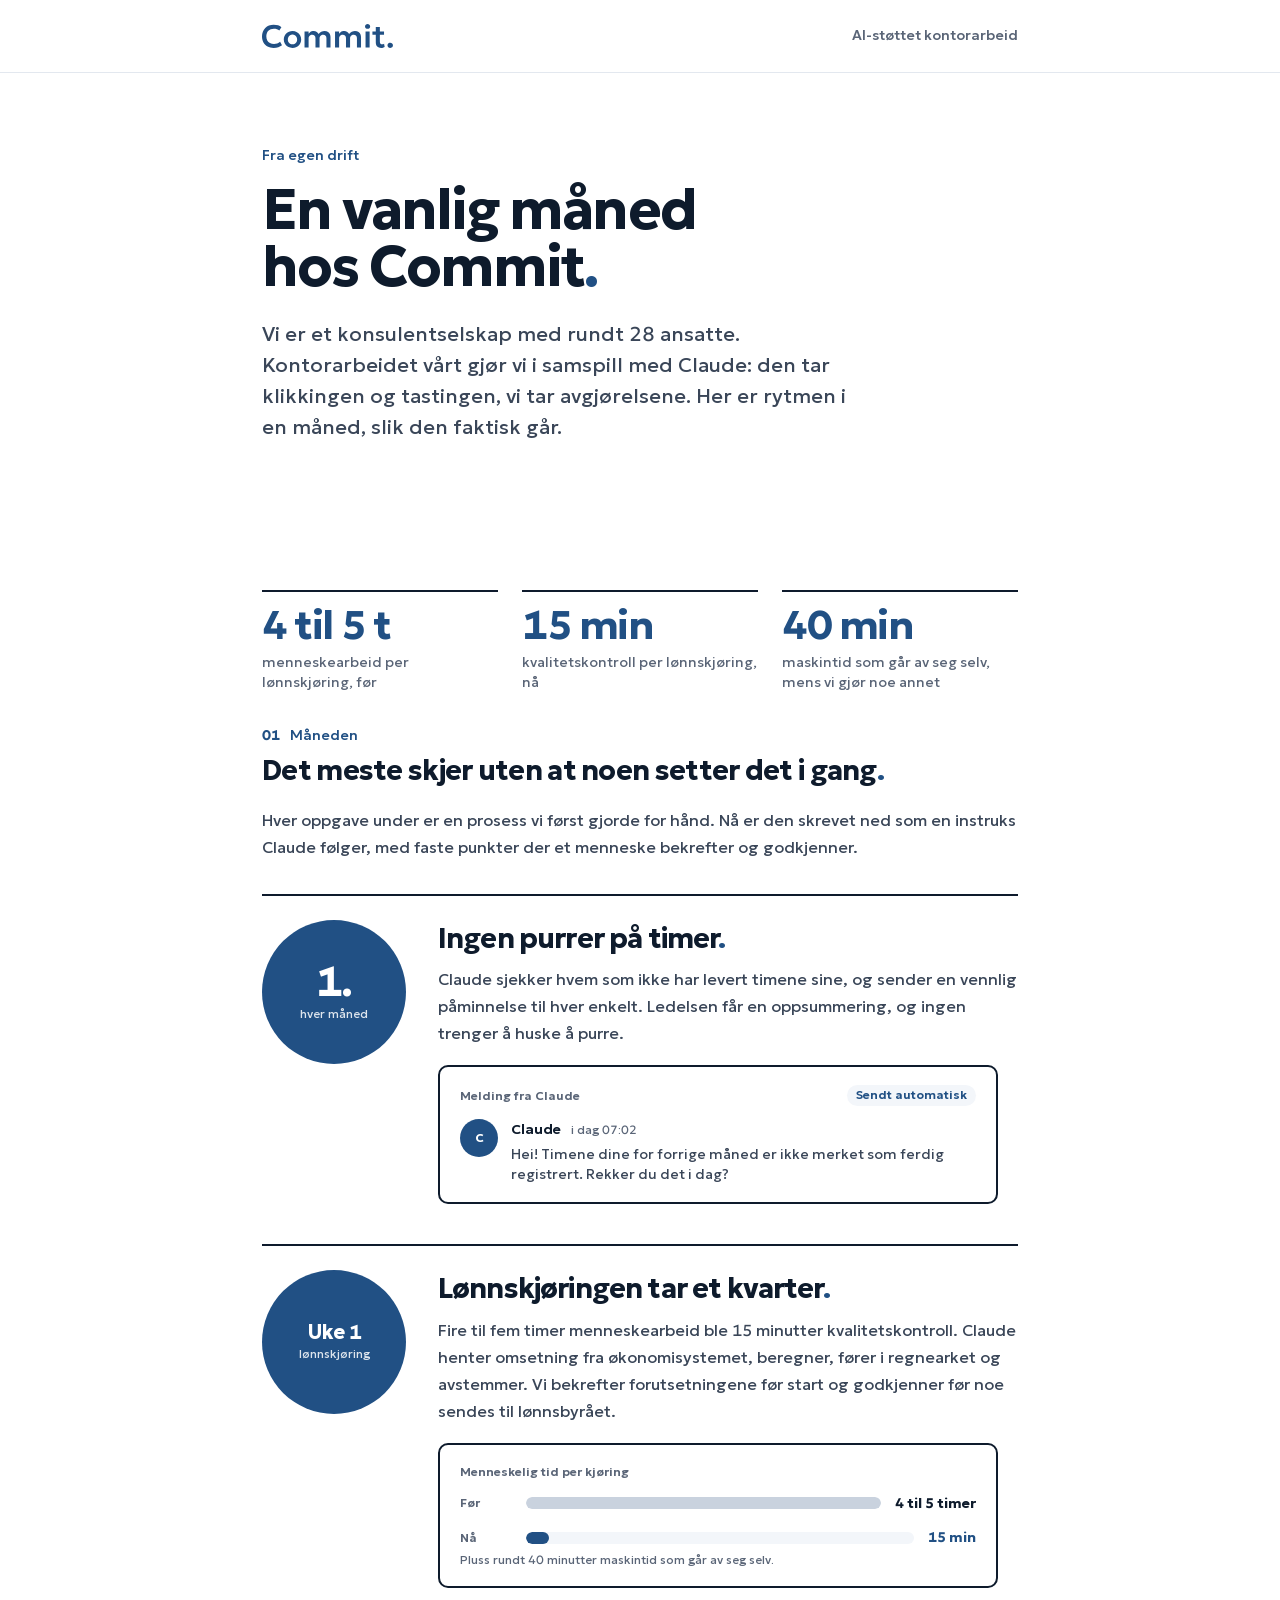
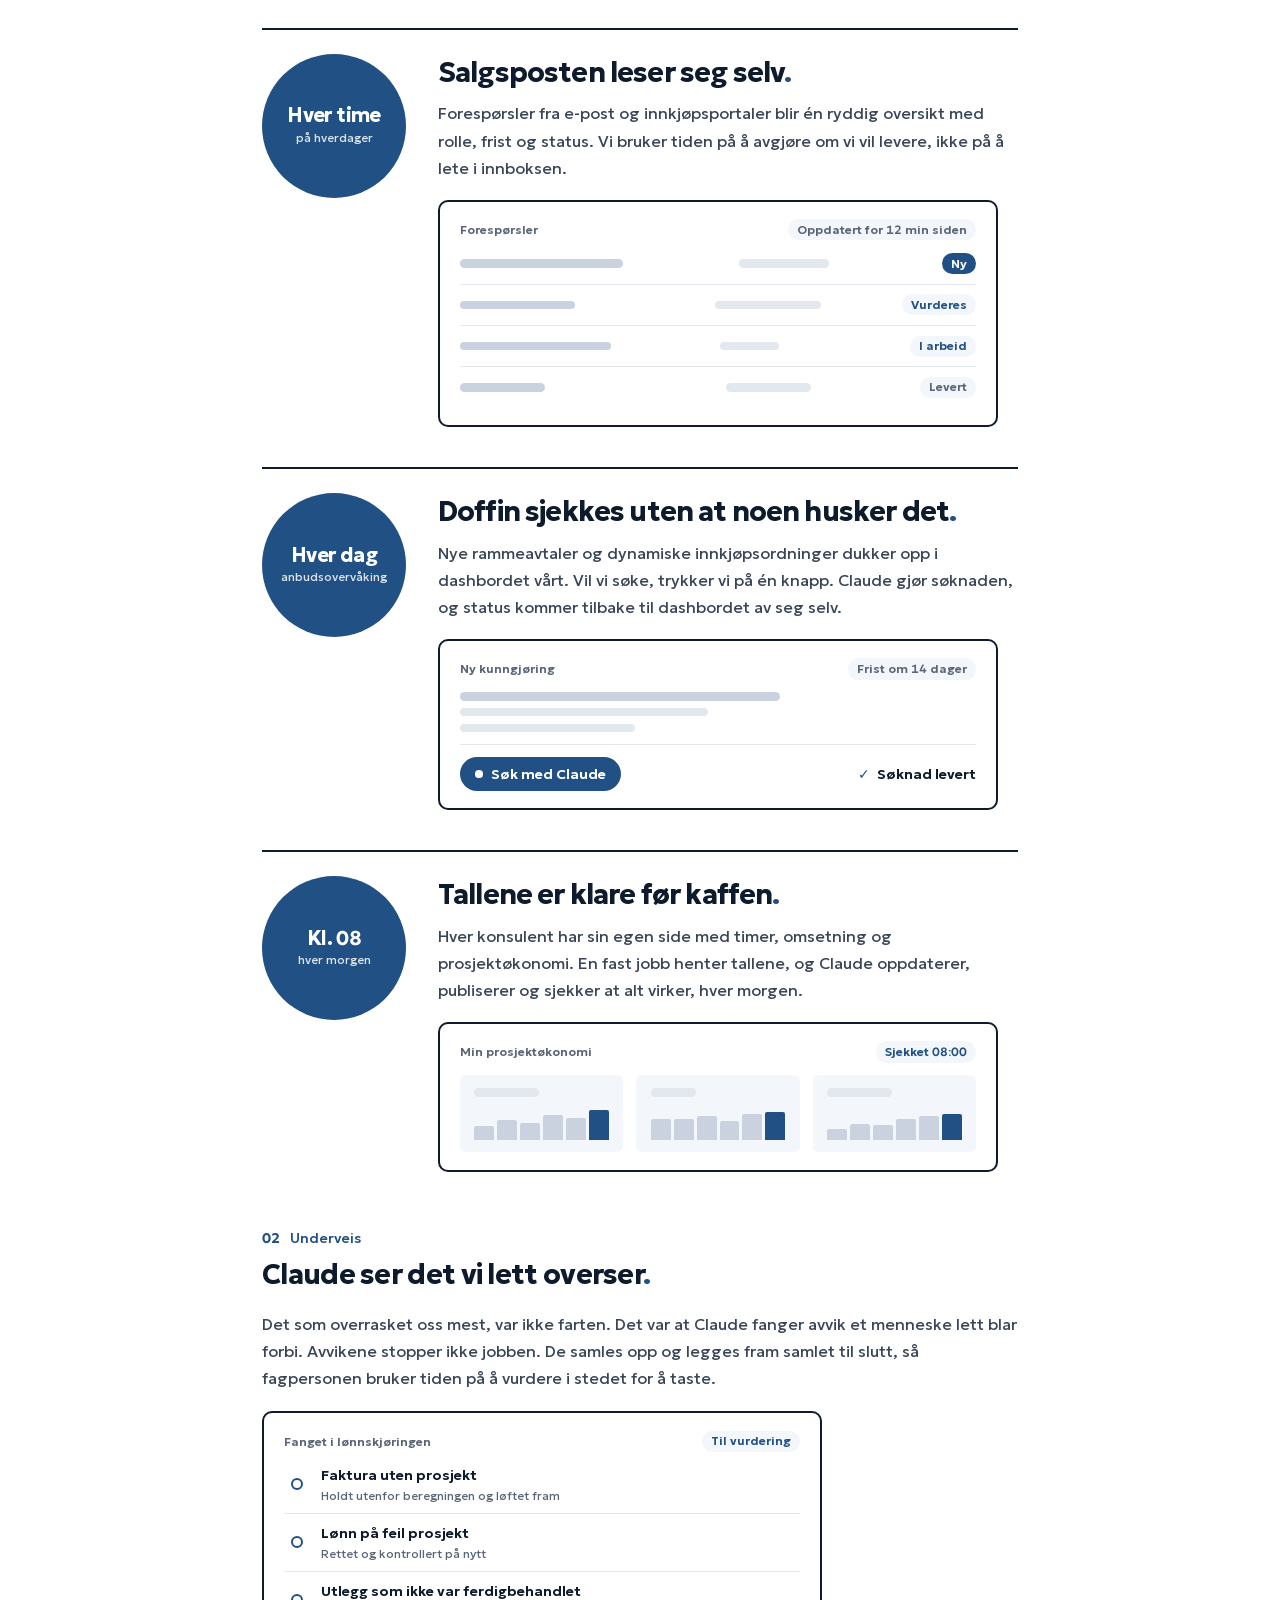
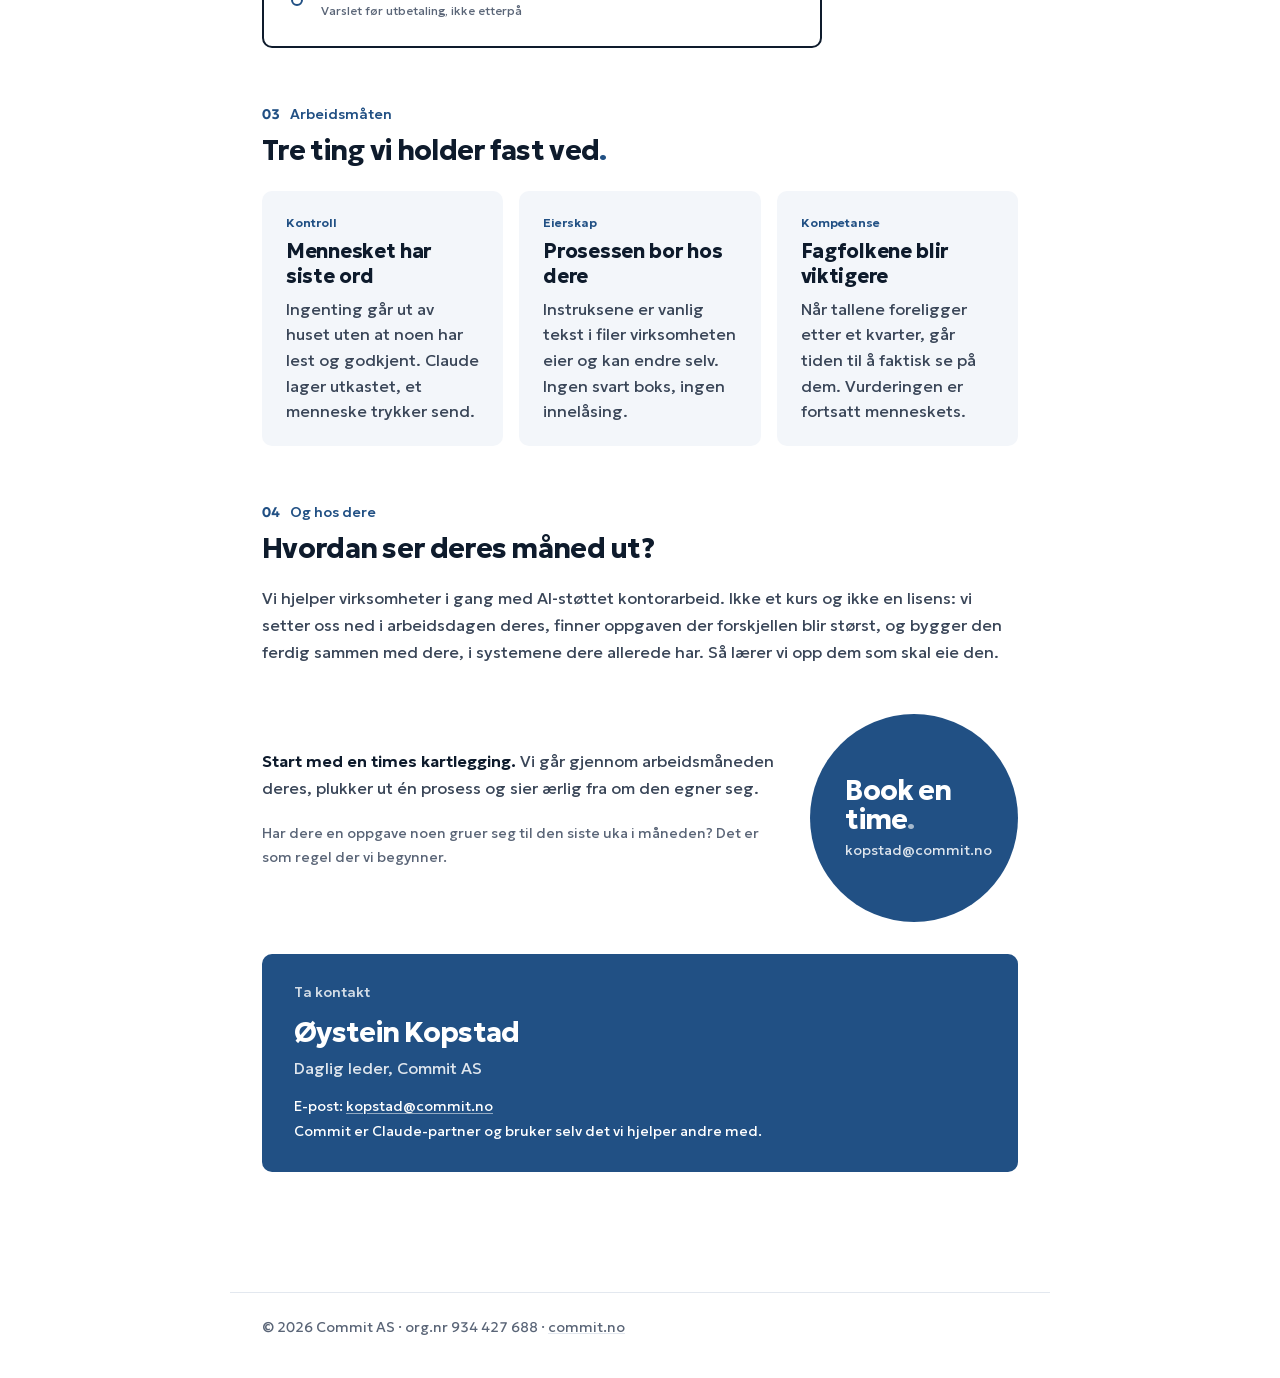
==== kontorarbeid/index.html @ 160bf478 "Legg til «En vanlig måned hos Commit»: nettside, LinkedIn-karusell og innlegg Co-Authored-By: Claude" ====
<!doctype html>
<html lang="nb">
<head>
<meta charset="utf-8" />
<meta name="viewport" content="width=device-width, initial-scale=1" />
<title>En vanlig måned hos Commit</title>
<meta name="description" content="Slik ser kontorarbeidet ut hos Commit når Claude gjør klikkingen og vi tar avgjørelsene. Og slik hjelper vi andre virksomheter i gang." />
<meta property="og:title" content="En vanlig måned hos Commit" />
<meta property="og:description" content="Kontorarbeid i samspill med Claude: timeføring, lønn, salg, anbud og prosjektøkonomi. Og en invitasjon." />
<meta property="og:image" content="https://kopnoob.github.io/commit-ai-radgivning/kontorarbeid/karusell/kort-01.png" />
<link rel="stylesheet" href="commit-style.css" />
<link rel="stylesheet" href="glimt.css" />
<style>
  /* Månedsrytmen: markør til venstre, tekst og skjermglimt til høyre */
  .rhythm { display: grid; gap: 2.5rem; margin: 2rem 0 1rem; }
  .beat { display: grid; grid-template-columns: 9rem 1fr; gap: 2rem; align-items: start; border-top: 2px solid var(--ink); padding-top: 1.5rem; }
  .beat .bigdot { --size: 9rem; margin: 0; align-items: center; text-align: center; padding: 0; }
  .beat .bigdot-value { font-size: 2.6rem; }
  .beat .bigdot-title { font-size: 1.25rem; }
  .beat .bigdot-sub { font-size: var(--fs-xs); margin-top: 0.2rem; }
  .beat h3 { font-size: var(--fs-lg); font-weight: 700; letter-spacing: -0.03em; line-height: 1.15; color: var(--ink); margin: 0.2rem 0 0.7rem; }
  .beat p { margin-bottom: 1.1rem; }
  .beat .glimt { max-width: 560px; }
  .cta-wrap { display: grid; grid-template-columns: 1fr auto; gap: 2rem; align-items: center; margin: 3rem 0 1rem; }
  .cta-wrap .bigdot { --size: 13rem; margin: 0; }
  .honest { font-size: var(--fs-sm); color: var(--ink-soft); }
  @media (max-width: 680px) {
    .beat { grid-template-columns: 1fr; gap: 1rem; }
    .beat .bigdot { --size: 7rem; }
    .cta-wrap { grid-template-columns: 1fr; }
    .cta-wrap .bigdot { --size: 11rem; }
  }
</style>
</head>
<body>

<header class="topnav">
  <div class="nav-wrap">
    <div class="logo-lockup">
      <a href="https://commit.no"><img src="assets/logos/commit_logo.svg" alt="Commit" class="logo-img" /></a>
    </div>
    <div class="nav-meta">AI-støttet kontorarbeid</div>
  </div>
</header>

<section class="hero">
  <div class="eyebrow">Fra egen drift</div>
  <h1>En vanlig måned hos Commit<span class="dot">.</span></h1>
  <p class="hero-ingress">
    Vi er et konsulentselskap med rundt 28 ansatte. Kontorarbeidet vårt gjør vi i samspill med Claude:
    den tar klikkingen og tastingen, vi tar avgjørelsene. Her er rytmen i en måned, slik den faktisk går.
  </p>
</section>

<section class="content">

  <div class="kpis">
    <div class="kpi"><div class="kpi-value">4 til 5 t</div><div class="kpi-label">menneskearbeid per lønnskjøring, før</div></div>
    <div class="kpi"><div class="kpi-value">15 min</div><div class="kpi-label">kvalitetskontroll per lønnskjøring, nå</div></div>
    <div class="kpi"><div class="kpi-value">40 min</div><div class="kpi-label">maskintid som går av seg selv, mens vi gjør noe annet</div></div>
  </div>

  <div class="section">
    <div class="section-kicker"><span class="section-num">01</span> Måneden</div>
    <h2 class="section-title">Det meste skjer uten at noen setter det i gang<span class="dot">.</span></h2>
    <p>Hver oppgave under er en prosess vi først gjorde for hånd. Nå er den skrevet ned som en instruks Claude følger, med faste punkter der et menneske bekrefter og godkjenner.</p>

    <div class="rhythm">

      <div class="beat">
        <div class="bigdot"><div class="bigdot-value">1.</div><div class="bigdot-sub">hver måned</div></div>
        <div>
          <h3>Ingen purrer på timer<span class="dot">.</span></h3>
          <p>Claude sjekker hvem som ikke har levert timene sine, og sender en vennlig påminnelse til hver enkelt. Ledelsen får en oppsummering, og ingen trenger å huske å purre.</p>
          <div class="glimt">
            <div class="glimt-head"><span>Melding fra Claude</span><span class="pill">Sendt automatisk</span></div>
            <div class="msg">
              <div class="msg-avatar">C</div>
              <div>
                <div class="msg-meta"><strong>Claude</strong><span>i dag 07:02</span></div>
                <div class="msg-text">Hei! Timene dine for forrige måned er ikke merket som ferdig registrert. Rekker du det i dag?</div>
              </div>
            </div>
          </div>
        </div>
      </div>

      <div class="beat">
        <div class="bigdot"><div class="bigdot-title">Uke 1</div><div class="bigdot-sub">lønnskjøring</div></div>
        <div>
          <h3>Lønnskjøringen tar et kvarter<span class="dot">.</span></h3>
          <p>Fire til fem timer menneskearbeid ble 15 minutter kvalitetskontroll. Claude henter omsetning fra økonomisystemet, beregner, fører i regnearket og avstemmer. Vi bekrefter forutsetningene før start og godkjenner før noe sendes til lønnsbyrået.</p>
          <div class="glimt">
            <div class="glimt-head"><span>Menneskelig tid per kjøring</span></div>
            <div class="beforeafter">
              <div class="ba-row"><span class="ba-label">Før</span><div class="ba-track"><div class="ba-fill" style="width:100%"></div></div><span class="ba-value">4 til 5 timer</span></div>
              <div class="ba-row"><span class="ba-label">Nå</span><div class="ba-track"><div class="ba-fill is-blue" style="width:6%"></div></div><span class="ba-value is-blue">15 min</span></div>
            </div>
            <div class="ba-note">Pluss rundt 40 minutter maskintid som går av seg selv.</div>
          </div>
        </div>
      </div>

      <div class="beat">
        <div class="bigdot"><div class="bigdot-title">Hver time</div><div class="bigdot-sub">på hverdager</div></div>
        <div>
          <h3>Salgsposten leser seg selv<span class="dot">.</span></h3>
          <p>Forespørsler fra e-post og innkjøpsportaler blir én ryddig oversikt med rolle, frist og status. Vi bruker tiden på å avgjøre om vi vil levere, ikke på å lete i innboksen.</p>
          <div class="glimt">
            <div class="glimt-head"><span>Forespørsler</span><span class="pill is-soft">Oppdatert for 12 min siden</span></div>
            <div class="rows">
              <div class="row"><span class="bar w4 is-dark"></span><span class="bar w3"></span><span class="pill is-blue">Ny</span></div>
              <div class="row"><span class="bar w3 is-dark"></span><span class="bar w4"></span><span class="pill">Vurderes</span></div>
              <div class="row"><span class="bar w4 is-dark"></span><span class="bar w2"></span><span class="pill">I arbeid</span></div>
              <div class="row"><span class="bar w2 is-dark"></span><span class="bar w3"></span><span class="pill is-soft">Levert</span></div>
            </div>
          </div>
        </div>
      </div>

      <div class="beat">
        <div class="bigdot"><div class="bigdot-title">Hver dag</div><div class="bigdot-sub">anbudsovervåking</div></div>
        <div>
          <h3>Doffin sjekkes uten at noen husker det<span class="dot">.</span></h3>
          <p>Nye rammeavtaler og dynamiske innkjøpsordninger dukker opp i dashbordet vårt. Vil vi søke, trykker vi på én knapp. Claude gjør søknaden, og status kommer tilbake til dashbordet av seg selv.</p>
          <div class="glimt">
            <div class="glimt-head"><span>Ny kunngjøring</span><span class="pill is-soft">Frist om 14 dager</span></div>
            <div class="tender">
              <div class="tender-top"><span class="bar w4 is-dark"></span><span class="bar w3"></span><span class="bar w2"></span></div>
              <div class="tender-foot"><span class="btn">Søk med Claude</span><span class="status-ok">Søknad levert</span></div>
            </div>
          </div>
        </div>
      </div>

      <div class="beat">
        <div class="bigdot"><div class="bigdot-title">Kl. 08</div><div class="bigdot-sub">hver morgen</div></div>
        <div>
          <h3>Tallene er klare før kaffen<span class="dot">.</span></h3>
          <p>Hver konsulent har sin egen side med timer, omsetning og prosjektøkonomi. En fast jobb henter tallene, og Claude oppdaterer, publiserer og sjekker at alt virker, hver morgen.</p>
          <div class="glimt">
            <div class="glimt-head"><span>Min prosjektøkonomi</span><span class="pill">Sjekket 08:00</span></div>
            <div class="tiles">
              <div class="tile"><span class="bar w3"></span><div class="spark"><i style="height:40%"></i><i style="height:55%"></i><i style="height:48%"></i><i style="height:70%"></i><i style="height:62%"></i><i class="is-blue" style="height:85%"></i></div></div>
              <div class="tile"><span class="bar w2"></span><div class="spark"><i style="height:60%"></i><i style="height:58%"></i><i style="height:66%"></i><i style="height:52%"></i><i style="height:74%"></i><i class="is-blue" style="height:78%"></i></div></div>
              <div class="tile"><span class="bar w3"></span><div class="spark"><i style="height:30%"></i><i style="height:45%"></i><i style="height:42%"></i><i style="height:58%"></i><i style="height:66%"></i><i class="is-blue" style="height:72%"></i></div></div>
            </div>
          </div>
        </div>
      </div>

    </div>
  </div>

  <div class="section">
    <div class="section-kicker"><span class="section-num">02</span> Underveis</div>
    <h2 class="section-title">Claude ser det vi lett overser<span class="dot">.</span></h2>
    <p>Det som overrasket oss mest, var ikke farten. Det var at Claude fanger avvik et menneske lett blar forbi. Avvikene stopper ikke jobben. De samles opp og legges fram samlet til slutt, så fagpersonen bruker tiden på å vurdere i stedet for å taste.</p>
    <div class="glimt" style="max-width:560px">
      <div class="glimt-head"><span>Fanget i lønnskjøringen</span><span class="pill">Til vurdering</span></div>
      <div class="findings">
        <div class="finding"><div>Faktura uten prosjekt<small>Holdt utenfor beregningen og løftet fram</small></div></div>
        <div class="finding"><div>Lønn på feil prosjekt<small>Rettet og kontrollert på nytt</small></div></div>
        <div class="finding"><div>Utlegg som ikke var ferdigbehandlet<small>Varslet før utbetaling, ikke etterpå</small></div></div>
      </div>
    </div>
  </div>

  <div class="section">
    <div class="section-kicker"><span class="section-num">03</span> Arbeidsmåten</div>
    <h2 class="section-title">Tre ting vi holder fast ved<span class="dot">.</span></h2>
    <div class="cards is-3">
      <div class="card">
        <div class="card-label">Kontroll</div>
        <div class="card-title">Mennesket har siste ord</div>
        <div class="card-body">Ingenting går ut av huset uten at noen har lest og godkjent. Claude lager utkastet, et menneske trykker send.</div>
      </div>
      <div class="card">
        <div class="card-label">Eierskap</div>
        <div class="card-title">Prosessen bor hos dere</div>
        <div class="card-body">Instruksene er vanlig tekst i filer virksomheten eier og kan endre selv. Ingen svart boks, ingen innelåsing.</div>
      </div>
      <div class="card">
        <div class="card-label">Kompetanse</div>
        <div class="card-title">Fagfolkene blir viktigere</div>
        <div class="card-body">Når tallene foreligger etter et kvarter, går tiden til å faktisk se på dem. Vurderingen er fortsatt menneskets.</div>
      </div>
    </div>
  </div>

  <div class="section">
    <div class="section-kicker"><span class="section-num">04</span> Og hos dere</div>
    <h2 class="section-title">Hvordan ser deres måned ut?</h2>
    <p>Vi hjelper virksomheter i gang med AI-støttet kontorarbeid. Ikke et kurs og ikke en lisens: vi setter oss ned i arbeidsdagen deres, finner oppgaven der forskjellen blir størst, og bygger den ferdig sammen med dere, i systemene dere allerede har. Så lærer vi opp dem som skal eie den.</p>
    <div class="cta-wrap">
      <div>
        <p><strong>Start med en times kartlegging.</strong> Vi går gjennom arbeidsmåneden deres, plukker ut én prosess og sier ærlig fra om den egner seg.</p>
        <p class="honest">Har dere en oppgave noen gruer seg til den siste uka i måneden? Det er som regel der vi begynner.</p>
      </div>
      <a class="bigdot" href="mailto:kopstad@commit.no?subject=Kartlegging%20av%20AI-st%C3%B8ttet%20kontorarbeid" style="text-decoration:none">
        <div class="bigdot-title">Book en time<span style="opacity:.6">.</span></div>
        <div class="bigdot-sub">kopstad@commit.no</div>
      </a>
    </div>

    <div class="contact-card">
      <div class="contact-label">Ta kontakt</div>
      <div class="contact-name">Øystein Kopstad</div>
      <div class="contact-role">Daglig leder, Commit AS</div>
      <div class="contact-detail">E-post: <a href="mailto:kopstad@commit.no">kopstad@commit.no</a></div>
      <div class="contact-detail">Commit er Claude-partner og bruker selv det vi hjelper andre med.</div>
    </div>
  </div>

</section>

<footer>
  <p>© 2026 Commit AS · org.nr 934 427 688 · <a href="https://commit.no">commit.no</a></p>
</footer>

</body>
</html>
---- kontorarbeid/commit-style.css ----
/* =========================================================
   COMMIT DESIGN SYSTEM — v2.0 «Punktum.»
   En felles stil for Commits dokumenter, websider og PDF-er.
   Bruk via:
   <link rel="stylesheet" href="../Designsystem Commit/commit-style.css" />

   Fontene (Geologica + JetBrains Mono) ligger lokalt i assets/fonts/ og
   lastes av denne fila. Du trenger IKKE lenger lenke til Google Fonts.

   Endringer i v2.0 (Punktum.):
   - Merkevaretro: offisiell Commit-blå #215084 og Geologica (erstatter
     #2B5C96 og Inter + Lora). Én font, hvit bakgrunn.
   - Signatur: det blå punktumet fra logoen. <span class="dot">.</span>
     etter H1/H2, blå prikk i lister og .bigdot for CTA/nøkkeltall.
   - Typeskala med 7 trinn (--fs-xs … --fs-2xl) i stedet for 27 størrelser.
   - Ingen sperrede versal-etiketter og ingen dekorativ kursiv.
   - Ett kort-primitiv (.card). defcard/track/scenario/example/hyp er
     beholdt som alias, så eksisterende dokumenter fortsatt rendrer.
   - Nye komponenter: .dot, .bigdot, .kpis, .cover, .cards.
   - Valgfri LOGG-MODUL (Commit-loggen): .logg-meta, .logg-ref,
     .logg-hash, .logg-cmd, .logg-graph, .diff og .logg-btn. Slår kun
     inn når markupen brukes — påvirker ikke resten av dokumentet.
   - Forrige versjon ligger i arkiv/v1.2/.
   ========================================================= */

/* ── FONTER (SIL Open Font License — se assets/fonts/) ──
   Første kilde er lokal (virker offline og i PDF når CSS-en lenkes inn).
   Andre kilde er Google Fonts og brukes automatisk når CSS-en er limt
   inn i en standalone-fil der assets/fonts/ ikke finnes ved siden av. */
@font-face {
  font-family: 'Geologica';
  font-style: normal;
  font-weight: 100 900;
  font-display: swap;
  src: url('assets/fonts/Geologica-latin-ext.woff2') format('woff2'),
       url('https://fonts.gstatic.com/s/geologica/v5/oY1l8evIr7j9P3TN9YwNAdyjzUyDKkKdAGOJh1UlCDUIhAIdhCZOn1fLsig7jfvCCPHZckUWHVlELWNN-8tr.woff2') format('woff2');
  unicode-range: U+0100-02BA, U+02BD-02C5, U+02C7-02CC, U+02CE-02D7, U+02DD-02FF, U+0304, U+0308, U+0329, U+1D00-1DBF, U+1E00-1E9F, U+1EF2-1EFF, U+2020, U+20A0-20AB, U+20AD-20C4, U+2113, U+2C60-2C7F, U+A720-A7FF;
}
@font-face {
  font-family: 'Geologica';
  font-style: normal;
  font-weight: 100 900;
  font-display: swap;
  src: url('assets/fonts/Geologica-latin.woff2') format('woff2'),
       url('https://fonts.gstatic.com/s/geologica/v5/oY1l8evIr7j9P3TN9YwNAdyjzUyDKkKdAGOJh1UlCDUIhAIdhCZOn1fLsig7jfvCCPHZckUWE1lELWNN-w.woff2') format('woff2');
  unicode-range: U+0000-00FF, U+0131, U+0152-0153, U+02BB-02BC, U+02C6, U+02DA, U+02DC, U+0304, U+0308, U+0329, U+2000-206F, U+20AC, U+2122, U+2191, U+2193, U+2212, U+2215, U+FEFF, U+FFFD;
}
/* JetBrains Mono brukes bare av logg-modulen. Nettleseren laster den først
   når en tekst faktisk bruker fonten, så den koster ingenting ellers. */
@font-face {
  font-family: 'JetBrains Mono';
  font-style: normal;
  font-weight: 100 800;
  font-display: swap;
  src: url('assets/fonts/JetBrainsMono-latin-ext.woff2') format('woff2'),
       url('https://fonts.gstatic.com/s/jetbrainsmono/v24/tDbV2o-flEEny0FZhsfKu5WU4xD1OwGtT0rU3BE.woff2') format('woff2');
  unicode-range: U+0100-02BA, U+02BD-02C5, U+02C7-02CC, U+02CE-02D7, U+02DD-02FF, U+0304, U+0308, U+0329, U+1D00-1DBF, U+1E00-1E9F, U+1EF2-1EFF, U+2020, U+20A0-20AB, U+20AD-20C4, U+2113, U+2C60-2C7F, U+A720-A7FF;
}
@font-face {
  font-family: 'JetBrains Mono';
  font-style: normal;
  font-weight: 100 800;
  font-display: swap;
  src: url('assets/fonts/JetBrainsMono-latin.woff2') format('woff2'),
       url('https://fonts.gstatic.com/s/jetbrainsmono/v24/tDbV2o-flEEny0FZhsfKu5WU4xD7OwGtT0rU.woff2') format('woff2');
  unicode-range: U+0000-00FF, U+0131, U+0152-0153, U+02BB-02BC, U+02C6, U+02DA, U+02DC, U+0304, U+0308, U+0329, U+2000-206F, U+20AC, U+2122, U+2191, U+2193, U+2212, U+2215, U+FEFF, U+FFFD;
}

*, *::before, *::after { box-sizing: border-box; margin: 0; padding: 0; }

:root {
  /* Farger */
  --blue:        #215084; /* Commit-blå (offisiell) */
  --blue-dark:   #183D66; /* hover */
  --blue-light:  #EAF0F7; /* lyse blåflater: ref-piller, markeringer */
  --mist:        #F3F6FA; /* kortflater */
  --ink:         #0E1B2C; /* overskrifter, sterk tekst, 2 px-linjer */
  --ink-mid:     #3A4658; /* brødtekst */
  --ink-soft:    #5A6577; /* etiketter, sekundærtekst (≈ 5,9:1 mot hvit) */
  --line:        #E3E8EF; /* tynne skillelinjer */
  --bg:          #FFFFFF;
  --white:       #FFFFFF;
  --warn-bg:     #FFF8E8;
  --warn-line:   #E2B54A;
  --warn-ink:    #6B5215;

  /* Typeskala — 7 trinn. Bruk disse, ikke egne størrelser. */
  --fs-xs:   0.75rem;  /* 12 px  etiketter, fotnoter */
  --fs-sm:   0.875rem; /* 14 px  sekundærtekst, kort i 2 kolonner */
  --fs-base: 1rem;     /* 16 px  brødtekst */
  --fs-md:   1.25rem;  /* 20 px  H3, korttitler, ingress */
  --fs-lg:   1.75rem;  /* 28 px  H2 */
  --fs-xl:   2.5rem;   /* 40 px  store tall, RSVP */
  --fs-2xl:  3.5rem;   /* 56 px  H1 */

  /* Layout */
  --container: 820px;
  --radius:    10px;
  --radius-sm: 6px;

  /* Fonter */
  --font-sans:  'Geologica', system-ui, -apple-system, 'Segoe UI', Roboto, 'Helvetica Neue', Arial, sans-serif;
  --font-mono:  'JetBrains Mono', ui-monospace, SFMono-Regular, Menlo, Consolas, monospace;
  --font-serif: var(--font-sans); /* Utgått i v2 — beholdt så gamle inline-stiler ikke faller til Times. */

  /* Logg-modul */
  --logg-hash:     #8A5D00;
  --logg-branch:   #6E9CD2;
  --diff-add-bg:   #DAFBE1;
  --diff-add-ink:  #116329;
  --diff-del-bg:   #FFEBE9;
  --diff-del-ink:  #82071E;
}

html { scroll-behavior: smooth; }
body {
  font-family: var(--font-sans);
  background: var(--bg);
  color: var(--ink);
  -webkit-font-smoothing: antialiased;
  line-height: 1.55;
  font-variant-numeric: tabular-nums;
}

/* ── BASIS-TYPOGRAFI ──
   Gjelder globalt fra body. Komponenter overstyrer der det trengs, derfor
   er spesifisiteten bevisst lav (body p). */
body p {
  font-size: var(--fs-base);
  line-height: 1.7;
  color: var(--ink-mid);
  margin-bottom: 1.2rem;
}
body strong { color: var(--ink); font-weight: 600; }
body em { font-style: italic; color: var(--ink); } /* Kursiv kun til faktisk betoning. */
code { font-family: var(--font-mono); font-size: 0.9em; }

/* ── PUNKTUMET ──
   Signaturen. Sett et blått punktum etter H1 og H2 som er påstander:
   <h1>Slik får vi mer gjort med AI<span class="dot">.</span></h1>
   Ikke etter spørsmål, og maks én .bigdot per side. */
.dot { color: var(--blue); }

/* ── BULLET-LISTE (blå prikk) ── */
.bullets {
  list-style: none;
  margin: 0 0 1.4rem 0;
  padding: 0;
}
.bullets > li {
  font-size: var(--fs-base);
  line-height: 1.65;
  color: var(--ink-mid);
  padding-left: 1.4rem;
  position: relative;
  margin-bottom: 0.55rem;
}
.bullets > li::before {
  content: "";
  position: absolute;
  left: 0;
  top: 0.62em;
  width: 7px;
  height: 7px;
  border-radius: 50%;
  background: var(--blue);
}

/* Lenker i brødtekst får understrek — farge alene er ikke nok signal.
   Gjelder bare lenker uten klasse, så knapper (.rsvp-btn, .logg-btn)
   beholder sin egen stil. :where() gir null spesifisitet, så komponenter
   som .bigdot a og .contact-detail a vinner. */
:where(.content, .cover) a:not([class]) {
  color: var(--blue);
  text-decoration: underline;
  text-decoration-thickness: 1px;
  text-underline-offset: 2px;
}
:where(.content, .cover) a:not([class]):hover { color: var(--blue-dark); }

/* På mørke og blå flater arver sterk tekst fargen fra flaten. */
.contact-card strong,
.bigdot strong,
.card.is-blue strong { color: inherit; }

/* ── FOKUS-RING (a11y) ── */
a:focus-visible,
button:focus-visible,
.rsvp-btn:focus-visible,
.logg-btn:focus-visible,
.contact-detail a:focus-visible,
[tabindex]:focus-visible {
  outline: 2px solid var(--blue);
  outline-offset: 2px;
  border-radius: 2px;
}

/* ── REDUCED MOTION (a11y) ── */
@media (prefers-reduced-motion: reduce) {
  html { scroll-behavior: auto; }
  *, *::before, *::after {
    transition: none !important;
    animation: none !important;
  }
}

/* ── NAV ── */
/* Toppstripe med logo og evt. meta-tekst. */
header.topnav {
  background: var(--bg);
  border-bottom: 1px solid var(--line);
}
.nav-wrap {
  max-width: var(--container);
  margin: 0 auto;
  padding: 0 2rem;
  height: 72px;
  display: flex;
  align-items: center;
  justify-content: space-between;
  gap: 1rem;
}
.logo-lockup {
  display: flex;
  align-items: center;
  gap: 1.1rem;
  color: var(--ink);
}
.logo-lockup .logo-img { height: 24px; width: auto; display: block; }
.logo-lockup .logo-secondary { height: 28px; width: auto; display: block; }
.logo-divider {
  width: 1px;
  height: 26px;
  background: var(--line);
  display: block;
}
.nav-meta {
  font-size: var(--fs-sm);
  font-weight: 500;
  color: var(--ink-soft);
}

/* ── HERO ── */
/* Inngangsblokk: eyebrow + H1 med punktum + ingress. */
.hero {
  max-width: var(--container);
  margin: 0 auto;
  padding: 4.5rem 2rem 3rem;
}
.eyebrow {
  font-size: var(--fs-sm);
  font-weight: 500;
  color: var(--blue);
  margin-bottom: 0.9rem;
}
.hero h1,
.cover h1 {
  font-size: var(--fs-2xl);
  font-weight: 700;
  line-height: 1.02;
  letter-spacing: -0.035em;
  color: var(--ink);
  margin-bottom: 1.5rem;
  text-wrap: balance;
}
/* Bakoverkompatibilitet: v1-dokumenter har <span class="italic"> i H1.
   I v2 blir aksenten blå, ikke kursiv. Nye dokumenter bruker .dot. */
.hero h1 .italic,
.cover h1 .italic { color: var(--blue); font-style: normal; }
.hero-subtitle {
  font-size: var(--fs-md);
  font-weight: 500;
  color: var(--ink-mid);
  line-height: 1.4;
  margin-bottom: 1.2rem;
  max-width: 640px;
}
.hero-ingress {
  font-size: var(--fs-md);
  line-height: 1.55;
  color: var(--ink-mid);
  max-width: 600px;
}
body .hero-ingress { font-size: var(--fs-md); line-height: 1.55; } /* vinner over body p */

/* ── COVER (forside) ── */
/* Egen forside med logo øverst, stor tittel og en .bigdot nederst til
   høyre. Gir sideskift etter seg i PDF. */
.cover {
  max-width: var(--container);
  margin: 0 auto;
  padding: 3rem 2rem;
  min-height: 100vh;
  display: flex;
  flex-direction: column;
}
.cover-top {
  display: flex;
  justify-content: space-between;
  align-items: center;
}
.cover-top img { height: 26px; width: auto; display: block; }
.cover-top span { font-size: var(--fs-sm); font-weight: 500; color: var(--ink-soft); }
.cover-body { margin-top: 18vh; }
.cover h1 { font-size: 4rem; }
.cover-foot {
  margin-top: auto;
  display: flex;
  justify-content: space-between;
  align-items: flex-end;
  gap: 2rem;
  padding-top: 3rem;
}
.cover-meta { display: grid; gap: 0.2rem; font-size: var(--fs-sm); color: var(--ink-soft); }
.cover-meta strong { font-size: var(--fs-base); }

/* ── FACT BAR (3 nøkkelfakta) ── */
/* Hvert faktum har en 2 px blekklinje over seg — samme regel som åpner
   agenda, datatabell og ratelist. */
.facts {
  max-width: var(--container);
  margin: 0 auto;
  padding: 0 2rem 1rem;
  display: grid;
  grid-template-columns: repeat(3, minmax(0, 1fr));
  gap: 1.5rem;
}
.facts > * {
  border-top: 2px solid var(--ink);
  padding-top: 0.75rem;
}
.fact-label {
  font-size: var(--fs-sm);
  font-weight: 500;
  color: var(--ink-soft);
  margin-bottom: 0.2rem;
}
.fact-value {
  font-size: var(--fs-md);
  font-weight: 600;
  color: var(--ink);
  line-height: 1.25;
  letter-spacing: -0.01em;
}
.fact-sub {
  font-size: var(--fs-sm);
  color: var(--ink-soft);
  margin-top: 0.2rem;
}

/* ── KPI-RAD (store tall) ── */
/* 2–4 nøkkeltall i blått. Bruk i rapporter, case og tilbud. */
.kpis {
  display: grid;
  grid-template-columns: repeat(auto-fit, minmax(150px, 1fr));
  gap: 1.5rem;
  margin: 1.5rem 0 2rem;
}
.kpi {
  border-top: 2px solid var(--ink);
  padding-top: 0.75rem;
}
.kpi-value {
  font-size: var(--fs-xl);
  font-weight: 700;
  letter-spacing: -0.035em;
  line-height: 1.05;
  color: var(--blue);
}
.kpi-label {
  font-size: var(--fs-sm);
  color: var(--ink-soft);
  margin-top: 0.35rem;
  line-height: 1.45;
}

/* ── CONTENT BLOCK ── */
.content {
  max-width: var(--container);
  margin: 0 auto;
  padding: 3.5rem 2rem 2rem;
}
.section {
  margin-bottom: 3.5rem;
}
.section + .section { margin-top: 3.5rem; }
.section-kicker {
  font-size: var(--fs-sm);
  font-weight: 500;
  color: var(--blue);
  margin-bottom: 0.5rem;
  display: flex;
  align-items: baseline;
  gap: 0.6rem;
}
.section-num {
  font-weight: 700;
  color: var(--blue);
}
.section-title {
  font-size: var(--fs-lg);
  font-weight: 700;
  color: var(--ink);
  margin-bottom: 1.2rem;
  letter-spacing: -0.025em;
  line-height: 1.2;
  text-wrap: balance;
}
.subsection-title {
  font-size: var(--fs-md);
  font-weight: 600;
  color: var(--ink);
  margin: 2rem 0 0.75rem;
  letter-spacing: -0.01em;
  line-height: 1.3;
}

/* Inline-stat: «honoraret på <span class="stat">12 000 kr</span>». */
.stat,
.stat-inline {
  font-weight: 700;
  color: var(--blue);
  white-space: nowrap;
}

/* ── PULL QUOTE ── */
/* Sitat, sentral påstand eller forskningsspørsmål. */
.pullquote {
  margin: 2rem 0;
  padding: 0.2rem 0 0.2rem 1.5rem;
  border-left: 3px solid var(--blue);
  font-size: var(--fs-md);
  font-weight: 500;
  line-height: 1.45;
  color: var(--ink);
  letter-spacing: -0.01em;
}

/* ── CALLOUT (advarsel/merknad — varm gul) ──
   Sparsomt: én eller to per dokument. */
.callout {
  background: var(--warn-bg);
  border-left: 3px solid var(--warn-line);
  border-radius: 0 var(--radius-sm) var(--radius-sm) 0;
  padding: 1.1rem 1.4rem;
  margin: 1.5rem 0 1.8rem;
}
.callout-label {
  font-size: var(--fs-sm);
  font-weight: 600;
  color: var(--warn-ink);
  margin-bottom: 0.3rem;
}
.callout p {
  font-size: var(--fs-sm);
  line-height: 1.6;
  color: var(--ink-mid);
  margin-bottom: 0;
}
.callout p + p { margin-top: 0.6rem; }
.callout strong { color: var(--ink); }

/* ── RATELIST (etikett + verdi, f.eks. satser/priser) ── */
.ratelist {
  margin: 1.2rem 0 2rem;
  border-top: 2px solid var(--ink);
}
.rate-row {
  display: grid;
  grid-template-columns: 1fr auto;
  gap: 1.5rem;
  padding: 0.9rem 0;
  border-bottom: 1px solid var(--line);
  align-items: baseline;
}
.rate-label {
  font-size: var(--fs-base);
  color: var(--ink);
}
.rate-label-sub {
  font-size: var(--fs-sm);
  color: var(--ink-soft);
  margin-top: 0.1rem;
}
.rate-value {
  font-weight: 700;
  color: var(--blue);
  font-size: var(--fs-md);
  white-space: nowrap;
}

/* ── KORT (ett primitiv) ──
   .card er det nye standardkortet. .cards gir grid (1 kolonne default,
   .is-2 / .is-3 for flere). v1-klassene defcard, track, scenario,
   example og hyp er alias og ser likt ut. */
.cards,
.scenarios,
.hypotheses {
  display: grid;
  grid-template-columns: 1fr;
  gap: 1rem;
  margin: 1.5rem 0 2rem;
}
.cards.is-2,
.deftable,
.tracks,
.examples {
  display: grid;
  grid-template-columns: repeat(2, minmax(0, 1fr));
  gap: 1rem;
  margin: 1.5rem 0 2rem;
}
.cards.is-3 { grid-template-columns: repeat(3, minmax(0, 1fr)); }

.card,
.defcard,
.track,
.scenario,
.example,
.hyp {
  background: var(--mist);
  border-radius: var(--radius);
  padding: 1.4rem 1.5rem 1.35rem;
}
.card.is-blue {
  background: var(--blue);
  color: var(--white);
}
.card.is-blue .card-label,
.card.is-blue .card-title,
.card.is-blue .card-body { color: var(--white); }
.card.is-blue .card-body { opacity: 0.88; }

.card-label,
.defcard-label,
.track-label,
.scenario-label,
.example-label {
  font-size: var(--fs-xs);
  font-weight: 600;
  color: var(--blue);
  margin-bottom: 0.4rem;
}
.card-title,
.defcard-title,
.track-title,
.scenario-title,
.example-title {
  font-size: var(--fs-md);
  font-weight: 700;
  color: var(--ink);
  margin-bottom: 0.5rem;
  line-height: 1.25;
  letter-spacing: -0.015em;
}
.card-body,
.scenario-body {
  font-size: var(--fs-base);
  line-height: 1.6;
  color: var(--ink-mid);
}
.defcard-body,
.track-desc,
.example-setup {
  font-size: var(--fs-sm);
  line-height: 1.6;
  color: var(--ink-mid);
}
.card-body p, .scenario-body p { font-size: inherit; margin-bottom: 0.6rem; }
.defcard-body strong, .card-body strong { color: var(--ink); }

/* Track: leder-linje nederst */
.track-desc { margin-bottom: 1rem; }
.track-lead {
  font-size: var(--fs-sm);
  color: var(--ink-mid);
  border-top: 1px solid var(--line);
  padding-top: 0.75rem;
}
.track-lead-label {
  font-size: var(--fs-xs);
  font-weight: 600;
  color: var(--ink-soft);
  margin-bottom: 0.1rem;
}

/* Hyp: stor blå etikett til venstre (H1, H2 …) */
.hyp {
  display: grid;
  grid-template-columns: 3.25rem 1fr;
  gap: 1rem;
  align-items: start;
}
.hyp-label {
  font-weight: 700;
  font-size: var(--fs-lg);
  color: var(--blue);
  line-height: 1;
  letter-spacing: -0.03em;
}
.hyp-body {
  font-size: var(--fs-base);
  line-height: 1.6;
  color: var(--ink-mid);
}

/* Example: talleksempel med summlinje */
.example { display: flex; flex-direction: column; }
.example-setup { margin-bottom: 0.9rem; }
.example-lines {
  font-size: var(--fs-sm);
  line-height: 1.55;
  color: var(--ink-mid);
  margin-bottom: 0.9rem;
}
.example-line {
  display: flex;
  justify-content: space-between;
  gap: 0.6rem;
  padding: 0.3rem 0;
  border-bottom: 1px solid var(--line);
}
.example-line:last-child { border-bottom: none; }
.example-line-text { color: var(--ink-mid); }
.example-line-amount { color: var(--ink); white-space: nowrap; }
.example-total {
  margin-top: auto;
  padding-top: 0.75rem;
  border-top: 2px solid var(--ink);
  display: flex;
  justify-content: space-between;
  align-items: baseline;
  gap: 0.6rem;
}
.example-total-label {
  font-size: var(--fs-sm);
  font-weight: 600;
  color: var(--ink-soft);
}
.example-total-amount {
  font-weight: 700;
  color: var(--blue);
  font-size: var(--fs-md);
  white-space: nowrap;
}

/* ── DATATABLE (3 kolonner) ── */
.datatable {
  margin: 1.5rem 0 1.8rem;
  width: 100%;
}
.datatable-row {
  display: grid;
  grid-template-columns: 1.4fr 1.2fr 2fr;
  gap: 1.2rem;
  padding: 0.9rem 0;
  border-bottom: 1px solid var(--line);
  align-items: start;
}
.datatable-row.is-head {
  padding: 0.6rem 0;
  border-top: 2px solid var(--ink);
  border-bottom: 1px solid var(--ink);
}
.datatable-row.is-head > div {
  font-size: var(--fs-xs);
  font-weight: 600;
  color: var(--ink-soft);
}
.dt-primary {
  font-weight: 600;
  color: var(--ink);
  font-size: var(--fs-sm);
  line-height: 1.45;
}
.dt-secondary {
  font-size: var(--fs-sm);
  color: var(--ink-soft);
  line-height: 1.5;
}
.dt-tertiary {
  font-size: var(--fs-sm);
  color: var(--ink-mid);
  line-height: 1.55;
}
.datatable.is-2col .datatable-row { grid-template-columns: 1fr 1.2fr 1.6fr; }

/* ── AGENDA (tidslinje) ── */
.agenda {
  margin-top: 1.5rem;
  border-top: 2px solid var(--ink);
}
.agenda-row {
  display: grid;
  grid-template-columns: 5rem 1fr;
  gap: 1rem;
  padding: 0.85rem 0;
  border-bottom: 1px solid var(--line);
  align-items: baseline;
}
.agenda-time {
  font-size: var(--fs-base);
  font-weight: 600;
  color: var(--blue);
}
.agenda-body {
  font-size: var(--fs-base);
  font-weight: 500;
  color: var(--ink);
}
.agenda-body strong { font-weight: 600; color: var(--ink); }
.agenda-body-sub {
  font-size: var(--fs-sm);
  font-weight: 400;
  color: var(--ink-soft);
  margin-top: 0.1rem;
}

/* ── PRESENTERS ── */
.presenters {
  display: flex;
  gap: 2rem;
  margin-top: 1.5rem;
  flex-wrap: wrap;
}
.presenter {
  display: flex;
  gap: 0.75rem;
  align-items: center;
}
.presenter img {
  width: 48px;
  height: 48px;
  border-radius: 50%;
  object-fit: cover;
  object-position: center top;
}
.presenter-initials {
  width: 48px;
  height: 48px;
  flex: none;
  border-radius: 50%;
  background: var(--blue-light);
  color: var(--blue);
  display: flex;
  align-items: center;
  justify-content: center;
  font-size: var(--fs-sm);
  font-weight: 700;
}
.presenter-name {
  font-weight: 600;
  color: var(--ink);
  font-size: var(--fs-sm);
}
.presenter-role {
  font-size: var(--fs-xs);
  color: var(--ink-soft);
}

/* ── REFS / PITFALLS ── */
.pitfalls {
  list-style: none;
  margin: 1.2rem 0 0 0;
  padding: 0;
  border-top: 2px solid var(--ink);
}
.pitfalls li {
  padding: 0.9rem 0;
  border-bottom: 1px solid var(--line);
  font-size: var(--fs-base);
  line-height: 1.6;
  color: var(--ink-mid);
}
.pitfalls li::before { display: none; }
.pitfalls li strong { color: var(--ink); }

.refs {
  margin-top: 1rem;
  list-style: none;
  padding: 0;
}
.refs li {
  font-size: var(--fs-sm);
  line-height: 1.55;
  color: var(--ink-mid);
  padding-left: 1.6rem;
  text-indent: -1.6rem;
  margin-bottom: 0.6rem;
}
.refs li::before { display: none; }
.refs li em { font-style: italic; }

/* ── CONTACT CARD ── */
/* Blå flate med hvit tekst — blåfargen får plass. Én gang per dokument. */
.contact-card {
  background: var(--blue);
  color: var(--white);
  border-radius: var(--radius);
  padding: 1.75rem 2rem 1.6rem;
  margin: 2rem 0 1rem;
}
.contact-label {
  font-size: var(--fs-sm);
  font-weight: 500;
  color: rgba(255, 255, 255, 0.8);
  margin-bottom: 0.4rem;
}
.contact-name {
  font-size: var(--fs-lg);
  font-weight: 700;
  letter-spacing: -0.025em;
  color: var(--white);
  margin-bottom: 0.1rem;
}
.contact-role {
  font-size: var(--fs-base);
  color: rgba(255, 255, 255, 0.85);
  margin-bottom: 1rem;
}
.contact-detail {
  font-size: var(--fs-sm);
  color: var(--white);
  margin-bottom: 0.2rem;
}
.contact-detail a {
  color: var(--white);
  text-decoration: underline;
  text-decoration-color: rgba(255, 255, 255, 0.5);
  text-underline-offset: 2px;
}
.contact-detail a:hover { text-decoration-color: var(--white); }

/* ── BIGDOT (punktumet i stor skala) ── */
/* Blå sirkel som bærer en CTA eller et nøkkeltall. Maks én per side.
   .is-right skyver den mot høyre kant. Størrelse via --size. */
.bigdot {
  --size: 15rem;
  width: var(--size);
  height: var(--size);
  flex: none;
  border-radius: 50%;
  background: var(--blue);
  color: var(--white);
  display: flex;
  flex-direction: column;
  justify-content: center;
  padding: 0 calc(var(--size) * 0.17);
  margin: 2rem 0;
}
.bigdot.is-right { margin-left: auto; }
.bigdot-title {
  font-size: var(--fs-lg);
  font-weight: 700;
  letter-spacing: -0.03em;
  line-height: 1.05;
}
.bigdot-value {
  font-size: var(--fs-2xl);
  font-weight: 700;
  letter-spacing: -0.04em;
  line-height: 1;
}
.bigdot-sub {
  font-size: var(--fs-sm);
  color: rgba(255, 255, 255, 0.85);
  margin-top: 0.4rem;
  line-height: 1.4;
}
.bigdot a { color: var(--white); text-underline-offset: 2px; }

/* ── PARTNER PANEL ── */
.partner {
  max-width: var(--container);
  margin: 2.5rem auto 0;
  padding: 0 2rem;
}
.partner-inner {
  background: var(--mist);
  border-radius: var(--radius);
  padding: 2.5rem 2.5rem 2.25rem;
  text-align: center;
}
.partner-label {
  font-size: var(--fs-sm);
  font-weight: 500;
  color: var(--ink-soft);
  margin-bottom: 0.6rem;
}
.partner-title {
  font-size: var(--fs-lg);
  font-weight: 700;
  color: var(--ink);
  line-height: 1.2;
  letter-spacing: -0.025em;
  margin-bottom: 0.75rem;
}
.partner-title .partner-italic {
  font-style: normal;
  color: var(--blue);
}
.partner-desc {
  font-size: var(--fs-base);
  line-height: 1.6;
  color: var(--ink-mid);
  max-width: 560px;
  margin: 0 auto 2rem;
}
.partner-lockup {
  display: flex;
  align-items: center;
  justify-content: center;
  gap: 2.2rem;
  flex-wrap: wrap;
}
.partner-lockup img { display: block; height: 26px; width: auto; }
.partner-lockup .partner-divider {
  width: 1px;
  height: 28px;
  background: var(--line);
  display: block;
}

/* ── RSVP ── */
.rsvp {
  max-width: var(--container);
  margin: 0 auto;
  padding: 3.5rem 2rem 4rem;
  text-align: center;
}
.rsvp-title {
  font-size: var(--fs-xl);
  font-weight: 700;
  color: var(--ink);
  margin-bottom: 0.6rem;
  letter-spacing: -0.035em;
  line-height: 1.1;
}
.rsvp p {
  font-size: var(--fs-base);
  color: var(--ink-mid);
  max-width: 520px;
  margin: 0 auto 2rem;
  line-height: 1.65;
}
.rsvp-deadline {
  font-weight: 600;
  color: var(--blue);
}
.rsvp-btn,
.rsvp-btn:link,
.rsvp-btn:visited {
  display: inline-block;
  background: var(--blue);
  color: var(--white);
  text-decoration: none;
  font-weight: 600;
  font-size: var(--fs-base);
  padding: 0.85rem 1.75rem;
  border-radius: 999px;
  transition: background 0.2s;
}
.rsvp-btn:hover { background: var(--blue-dark); }
.rsvp-actions {
  display: flex;
  align-items: center;
  justify-content: center;
  gap: 1.8rem;
  flex-wrap: wrap;
}
.rsvp-cta {
  display: flex;
  flex-direction: column;
  align-items: center;
  gap: 0.6rem;
}
.rsvp-url-inline {
  font-size: var(--fs-xs);
  color: var(--ink-soft);
}
.rsvp-or-vert {
  display: flex;
  align-items: center;
  justify-content: center;
  font-size: var(--fs-sm);
  color: var(--ink-soft);
  font-weight: 500;
  padding: 0 0.4rem;
  position: relative;
}
.rsvp-or-vert::before, .rsvp-or-vert::after {
  content: "";
  position: absolute;
  left: 50%;
  width: 1px;
  background: var(--line);
  height: 32px;
}
.rsvp-or-vert::before { top: 0; transform: translate(-50%, -100%); }
.rsvp-or-vert::after { bottom: 0; transform: translate(-50%, 100%); }
.rsvp-qr-wrap {
  display: flex;
  flex-direction: column;
  align-items: center;
  gap: 0.5rem;
}
.rsvp-qr {
  display: inline-block;
  background: var(--white);
  border: 1px solid var(--line);
  border-radius: var(--radius-sm);
  padding: 10px;
}
.rsvp-qr img { display: block; width: 130px; height: 130px; }
.rsvp-qr-caption {
  font-size: var(--fs-xs);
  color: var(--ink-soft);
  font-weight: 500;
}

/* ── FOOTER ── */
footer {
  max-width: var(--container);
  margin: 2rem auto 0;
  border-top: 1px solid var(--line);
  padding: 1.5rem 2rem 2.5rem;
  font-size: var(--fs-sm);
  color: var(--ink-soft);
  background: var(--bg);
}
footer p { margin-bottom: 0; font-size: inherit; color: inherit; line-height: inherit; }
footer a {
  color: var(--ink-soft);
  text-decoration: underline;
  text-decoration-color: var(--line);
}
footer a:hover { color: var(--blue); }

/* =========================================================
   LOGG-MODUL (valgfri) — «Commit-loggen»
   Git-inspirerte komponenter for fagkvelder, tekniske case, release
   notes og rekruttering av utviklere. Alt er opt-in: ingenting her
   påvirker et dokument som ikke bruker .logg-*- eller .diff-markup.
   Bruk 1–2 logg-elementer per dokument, ikke alle samtidig.
   ========================================================= */

/* Hash: <span class="logg-hash">5a1f0c2</span> */
.logg-hash {
  font-family: var(--font-mono);
  font-size: 0.85em;
  font-weight: 500;
  color: var(--logg-hash);
}

/* Ref-pille (branch/tag), f.eks. i topnav: <span class="logg-ref">fagkveld/mai-2026</span> */
.logg-ref {
  display: inline-block;
  font-family: var(--font-mono);
  font-size: var(--fs-xs);
  font-weight: 500;
  background: var(--blue-light);
  color: var(--blue);
  padding: 0.25rem 0.7rem;
  border-radius: 999px;
  white-space: nowrap;
}

/* Kommando-linje over en overskrift: <div class="logg-cmd">git log --graph</div> */
.logg-cmd {
  font-family: var(--font-mono);
  font-size: var(--fs-xs);
  color: var(--ink-soft);
  margin-bottom: 0.3rem;
}
.logg-cmd::before { content: "$ "; color: var(--blue); }

/* Metadata som git-logg. Bruk <dl> så det er lesbart for skjermlesere. */
.logg-meta {
  font-family: var(--font-mono);
  font-size: var(--fs-sm);
  line-height: 1.75;
  color: var(--ink-mid);
  margin: 0 0 1.75rem;
}
.logg-meta-head { color: var(--ink-soft); }
.logg-meta-head .logg-hash { font-size: 1em; }
.logg-meta-head .logg-ref { font-size: 0.85em; padding: 0.05rem 0.55rem; margin-left: 0.4rem; vertical-align: 1px; }
.logg-meta dl {
  display: grid;
  grid-template-columns: max-content 1fr;
  column-gap: 1.25rem;
}
.logg-meta dt { color: var(--ink-soft); }
.logg-meta dt::after { content: ":"; }
.logg-meta dd { color: var(--ink); }

/* Git-graf som agenda/tidslinje.
   <ol class="logg-graph">
     <li><span class="logg-hash">a1c3f9e</span><time>15:30</time><span><strong>Tittel</strong> · detalj</span></li>
     <li class="is-branch is-fork">…</li>   ← første rad på sidegren
     <li class="is-branch">…</li>           ← flere rader på sidegren
     <li class="is-merge">…</li>            ← grenen flettes tilbake
   </ol>
   Linjene tegnes med background-lag (ikke dekor-gradienter). */
.logg-graph {
  --lane1: 0.75rem;
  --lane2: 2rem;
  list-style: none;
  margin: 1rem 0 1.75rem;
  padding: 0;
  border-top: 2px solid var(--ink);
}
.logg-graph > li {
  position: relative;
  display: flex;
  align-items: baseline;
  gap: 0.9rem;
  padding: 0.75rem 0 0.75rem 3rem;
  border-bottom: 1px solid var(--line);
  font-size: var(--fs-base);
  color: var(--ink-mid);
  background-image: linear-gradient(var(--blue), var(--blue));
  background-repeat: no-repeat;
  background-size: 2px 100%;
  background-position: calc(var(--lane1) - 1px) 0;
}
.logg-graph > li:first-child { background-size: 2px 50%; background-position: calc(var(--lane1) - 1px) 100%; }
.logg-graph > li:last-child  { background-size: 2px 50%; background-position: calc(var(--lane1) - 1px) 0; }
.logg-graph > li:only-child  { background: none; }
.logg-graph > li::after {
  content: "";
  position: absolute;
  left: calc(var(--lane1) - 6px);
  top: calc(50% - 6px);
  width: 12px;
  height: 12px;
  border-radius: 50%;
  background: var(--white);
  border: 2px solid var(--blue);
}
.logg-graph > li.is-merge::after,
.logg-graph > li.is-head::after { background: var(--blue); }
.logg-graph .logg-hash { flex: 0 0 4.6rem; font-size: var(--fs-xs); }
.logg-graph time {
  flex: 0 0 3rem;
  font-family: var(--font-mono);
  font-size: var(--fs-sm);
  font-weight: 700;
  color: var(--blue);
}
.logg-graph strong { color: var(--ink); font-weight: 600; }
/* Sidegren */
.logg-graph > li.is-branch {
  background-image: linear-gradient(var(--blue), var(--blue)), linear-gradient(var(--logg-branch), var(--logg-branch));
  background-size: 2px 100%, 2px 100%;
  background-position: calc(var(--lane1) - 1px) 0, calc(var(--lane2) - 1px) 0;
}
.logg-graph > li.is-branch::after { left: calc(var(--lane2) - 6px); border-color: var(--logg-branch); }
.logg-graph > li.is-branch.is-fork {
  background-size: 2px 100%, 2px 50%;
  background-position: calc(var(--lane1) - 1px) 0, calc(var(--lane2) - 1px) 100%;
}
.logg-graph > li.is-fork::before,
.logg-graph > li.is-merge::before {
  content: "";
  position: absolute;
  top: 0;
  height: 50%;
  width: calc(var(--lane2) - var(--lane1));
  border-bottom: 2px solid var(--logg-branch);
}
.logg-graph > li.is-fork::before {
  left: calc(var(--lane1) - 1px);
  border-left: 2px solid var(--logg-branch);
  border-bottom-left-radius: 12px;
}
.logg-graph > li.is-merge::before {
  left: calc(var(--lane1) + 1px);
  border-right: 2px solid var(--logg-branch);
  border-bottom-right-radius: 12px;
}

/* Diff (før/etter). Bruk <del> og <ins> — de er semantiske og leses
   opp som «slettet»/«lagt til» av mange skjermlesere.
   <div class="diff">
     <div class="diff-head"><span>utbytte.diff</span><span>+1 −1</span></div>
     <del>Gammel praksis</del>
     <ins>Ny praksis</ins>
   </div> */
.diff {
  font-family: var(--font-mono);
  font-size: var(--fs-sm);
  line-height: 1.5;
  border: 1px solid var(--line);
  border-radius: 8px;
  overflow: hidden;
  margin: 1.5rem 0 2rem;
}
.diff-head {
  display: flex;
  justify-content: space-between;
  gap: 1rem;
  background: var(--mist);
  padding: 0.5rem 0.9rem;
  color: var(--ink-soft);
  border-bottom: 1px solid var(--line);
  font-size: var(--fs-xs);
}
.diff del,
.diff ins,
.diff .diff-ctx {
  display: block;
  text-decoration: none;
  padding: 0.3rem 0.9rem 0.3rem 2.1rem;
  position: relative;
}
.diff del::before,
.diff ins::before {
  position: absolute;
  left: 0.9rem;
}
.diff del { background: var(--diff-del-bg); color: var(--diff-del-ink); }
.diff del::before { content: "−"; }
.diff ins { background: var(--diff-add-bg); color: var(--diff-add-ink); }
.diff ins::before { content: "+"; }
.diff .diff-ctx { color: var(--ink-mid); }

/* Terminal-knapp: <a class="logg-btn" href="…">git commit -m "Jeg kommer"</a>
   :link/:visited er med for at ingen lenkeregel (global eller lokal i et
   dokument) skal kunne farge teksten blå på den mørke flaten. */
.logg-btn,
.logg-btn:link,
.logg-btn:visited {
  display: inline-flex;
  align-items: center;
  font-family: var(--font-mono);
  font-size: var(--fs-base);
  font-weight: 500;
  line-height: 1.3;
  background: var(--ink);
  color: var(--white);
  padding: 0.8rem 1.2rem;
  border-radius: 8px;
  text-decoration: none;
  transition: background 0.2s;
}
.logg-btn::before { content: "$"; color: #8CC8FF; margin-right: 0.6em; font-weight: 700; }
.logg-btn:hover,
.logg-btn:focus-visible { background: var(--blue); color: var(--white); }
.logg-btn:hover::before,
.logg-btn:focus-visible::before { color: var(--white); }

/* ── RESPONSIVT (< 680 px) ── */
@media (max-width: 680px) {
  .hero { padding: 3rem 1.5rem 2.25rem; }
  .hero h1 { font-size: 2.25rem; }
  .cover h1 { font-size: 2.5rem; }
  .hero-subtitle, .hero-ingress, body .hero-ingress { font-size: var(--fs-base); }
  .facts {
    grid-template-columns: 1fr;
    gap: 1.1rem;
    padding: 0 1.5rem 1rem;
  }
  .content { padding: 2.5rem 1.5rem 1.5rem; }
  .section-title { font-size: 1.5rem; }
  .cards.is-2, .cards.is-3, .deftable, .tracks, .examples { grid-template-columns: 1fr; }
  .agenda-row { grid-template-columns: 1fr; gap: 0.2rem; }
  .nav-wrap { padding: 0 1.5rem; }
  .rate-row { grid-template-columns: 1fr; gap: 0.2rem; }
  .datatable-row,
  .datatable.is-2col .datatable-row { grid-template-columns: 1fr; gap: 0.3rem; }
  .datatable-row.is-head { display: none; }
  .hyp { grid-template-columns: 1fr; gap: 0.4rem; }
  .pullquote { font-size: var(--fs-base); }
  .partner { padding: 0 1.5rem; }
  .partner-inner { padding: 2rem 1.5rem; }
  .rsvp { padding: 2.5rem 1.5rem 3rem; }
  .rsvp-title { font-size: var(--fs-lg); }
  .bigdot { --size: 12rem; }
  .bigdot.is-right { margin-left: auto; margin-right: auto; }
  .logg-graph .logg-hash { display: none; }
  .logg-graph > li { flex-wrap: wrap; }
  footer { padding: 1.5rem 1.5rem 2rem; }
}

/* ── PRINT/PDF ──
   20 mm marg rundt hele ved nettleser-print. Playwright bruker 25 mm
   topp/bunn når sidetopp/-bunn er på. Kort og blokker deles ikke over
   sideskift. Bakgrunnsfarger skrives ut (print-color-adjust). */
@page {
  size: A4;
  margin: 20mm;
}
@media print {
  html, body { -webkit-print-color-adjust: exact; print-color-adjust: exact; }
  body { background: var(--white); }
  .hero { padding-top: 2.5rem; }
  .cover { min-height: 245mm; padding-top: 0; break-after: page; page-break-after: always; }
  .cover-body { margin-top: 45mm; }
  .section,
  .card,
  .scenario,
  .hyp,
  .callout,
  .contact-card,
  .pullquote,
  .track,
  .example,
  .defcard,
  .kpi,
  .bigdot,
  .partner-inner,
  .diff,
  .logg-meta,
  .logg-graph > li,
  .agenda-row,
  .rate-row { break-inside: avoid; page-break-inside: avoid; }
  /* Overskrifter skal ikke bli stående alene nederst på en side. */
  h1, h2, h3,
  .eyebrow,
  .section-kicker,
  .section-title,
  .subsection-title,
  .logg-cmd { break-after: avoid; page-break-after: avoid; }
  footer { margin-top: 1rem; }
}
---- kontorarbeid/glimt.css ----
/* Skjermglimt: forenklede, stiliserte biter av verktøyene våre.
   Ingen ekte data, bare form. Bygger på designsystemets tokens. */

.glimt {
  background: var(--white);
  border: 2px solid var(--ink);
  border-radius: var(--radius);
  padding: 1.1rem 1.25rem;
  font-size: var(--fs-sm);
  color: var(--ink-mid);
  line-height: 1.45;
}
.glimt-head {
  display: flex;
  align-items: center;
  justify-content: space-between;
  gap: 1rem;
  font-size: var(--fs-xs);
  font-weight: 600;
  color: var(--ink-soft);
  margin-bottom: 0.8rem;
}
.glimt-head .pill { margin-left: auto; }

/* Grå strek som står for tekst vi ikke viser */
.bar {
  display: inline-block;
  height: 0.6em;
  border-radius: 999px;
  background: var(--line);
  vertical-align: middle;
}
.bar.w1 { width: 22%; }
.bar.w2 { width: 34%; }
.bar.w3 { width: 48%; }
.bar.w4 { width: 62%; }
.bar.is-dark { background: #C9D2DE; }

/* Statuspille */
.pill {
  display: inline-block;
  font-size: var(--fs-xs);
  font-weight: 600;
  line-height: 1;
  padding: 0.38em 0.75em;
  border-radius: 999px;
  background: var(--mist);
  color: var(--blue);
  white-space: nowrap;
}
.pill.is-blue { background: var(--blue); color: var(--white); }
.pill.is-soft { background: var(--mist); color: var(--ink-soft); }

/* Melding (påminnelse) */
.msg { display: grid; grid-template-columns: 2.4rem 1fr; gap: 0.8rem; align-items: start; }
.msg-avatar {
  width: 2.4rem; height: 2.4rem; border-radius: 50%;
  background: var(--blue);
  display: grid; place-items: center;
  color: var(--white); font-weight: 700; font-size: var(--fs-xs);
}
.msg-meta { display: flex; gap: 0.6rem; align-items: baseline; margin-bottom: 0.3rem; }
.msg-meta strong { color: var(--ink); font-size: var(--fs-sm); }
.msg-meta span { font-size: var(--fs-xs); color: var(--ink-soft); }
.msg-text { color: var(--ink-mid); }

/* Før og nå */
.beforeafter { display: grid; gap: 0.9rem; }
.ba-row { display: grid; grid-template-columns: 3.2rem 1fr auto; gap: 0.9rem; align-items: center; }
.ba-label { font-size: var(--fs-xs); font-weight: 600; color: var(--ink-soft); }
.ba-track { height: 0.75rem; border-radius: 999px; background: var(--mist); overflow: hidden; }
.ba-fill { height: 100%; border-radius: 999px; background: #C9D2DE; }
.ba-fill.is-blue { background: var(--blue); }
.ba-value { font-weight: 700; color: var(--ink); font-variant-numeric: tabular-nums; }
.ba-value.is-blue { color: var(--blue); }
.ba-note { font-size: var(--fs-xs); color: var(--ink-soft); margin-top: 0.2rem; }

/* Liste med rader og status */
.rows { display: grid; }
.row {
  display: grid; grid-template-columns: 1.4fr 1fr auto; gap: 1rem; align-items: center;
  padding: 0.6rem 0; border-top: 1px solid var(--line);
}
.row:first-child { border-top: 0; padding-top: 0; }
.row .bar { display: block; }

/* Kort med knapp (Doffin) */
.tender { display: grid; gap: 0.75rem; }
.tender-top { display: grid; gap: 0.45rem; }
.tender-top .bar { display: block; }
.tender-foot { display: flex; align-items: center; justify-content: space-between; gap: 1rem; padding-top: 0.75rem; border-top: 1px solid var(--line); }
.btn {
  display: inline-flex; align-items: center; gap: 0.5rem;
  background: var(--blue); color: var(--white);
  font-weight: 600; font-size: var(--fs-sm); line-height: 1;
  padding: 0.7em 1.1em; border-radius: 999px;
}
.btn::before { content: ""; width: 0.55em; height: 0.55em; border-radius: 50%; background: var(--white); }
.status-ok { display: inline-flex; align-items: center; gap: 0.45rem; color: var(--ink); font-weight: 600; }
.status-ok::before { content: "✓"; color: var(--blue); font-weight: 700; }

/* KPI-fliser uten tall */
.tiles { display: grid; grid-template-columns: repeat(3, 1fr); gap: 0.8rem; }
.tile { background: var(--mist); border-radius: var(--radius-sm); padding: 0.8rem 0.9rem; display: grid; gap: 0.5rem; }
.tile .bar { display: block; }
.spark { display: flex; align-items: flex-end; gap: 3px; height: 2.2rem; }
.spark i { display: block; flex: 1; background: #C9D2DE; border-radius: 2px 2px 0 0; }
.spark i.is-blue { background: var(--blue); }

/* Avviksliste */
.findings { display: grid; }
.finding { display: grid; grid-template-columns: 1.6rem 1fr; gap: 0.7rem; align-items: center; padding: 0.55rem 0; border-top: 1px solid var(--line); color: var(--ink); font-weight: 600; }
.finding:first-child { border-top: 0; padding-top: 0; }
.finding::before { content: ""; width: 0.75rem; height: 0.75rem; border-radius: 50%; border: 2px solid var(--blue); justify-self: center; }
.finding small { display: block; font-weight: 400; color: var(--ink-soft); font-size: var(--fs-xs); margin-top: 0.1rem; }
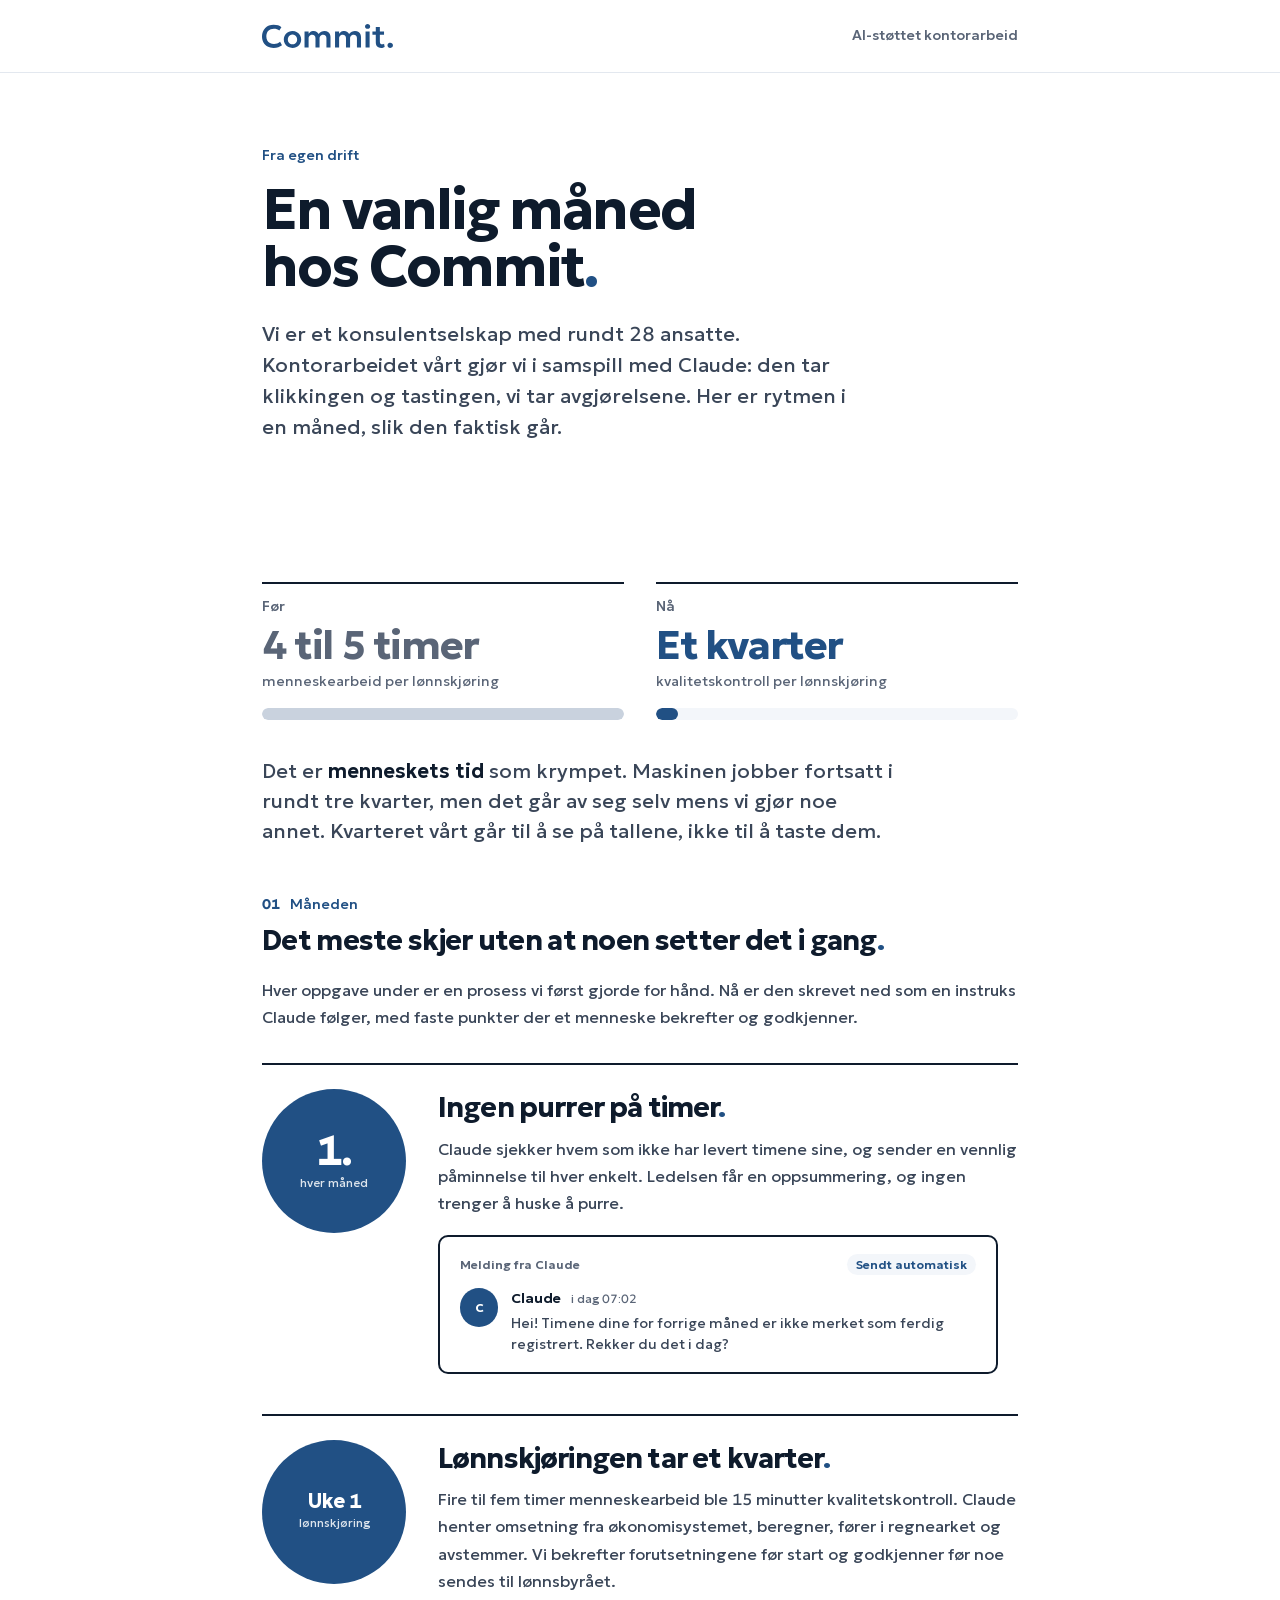
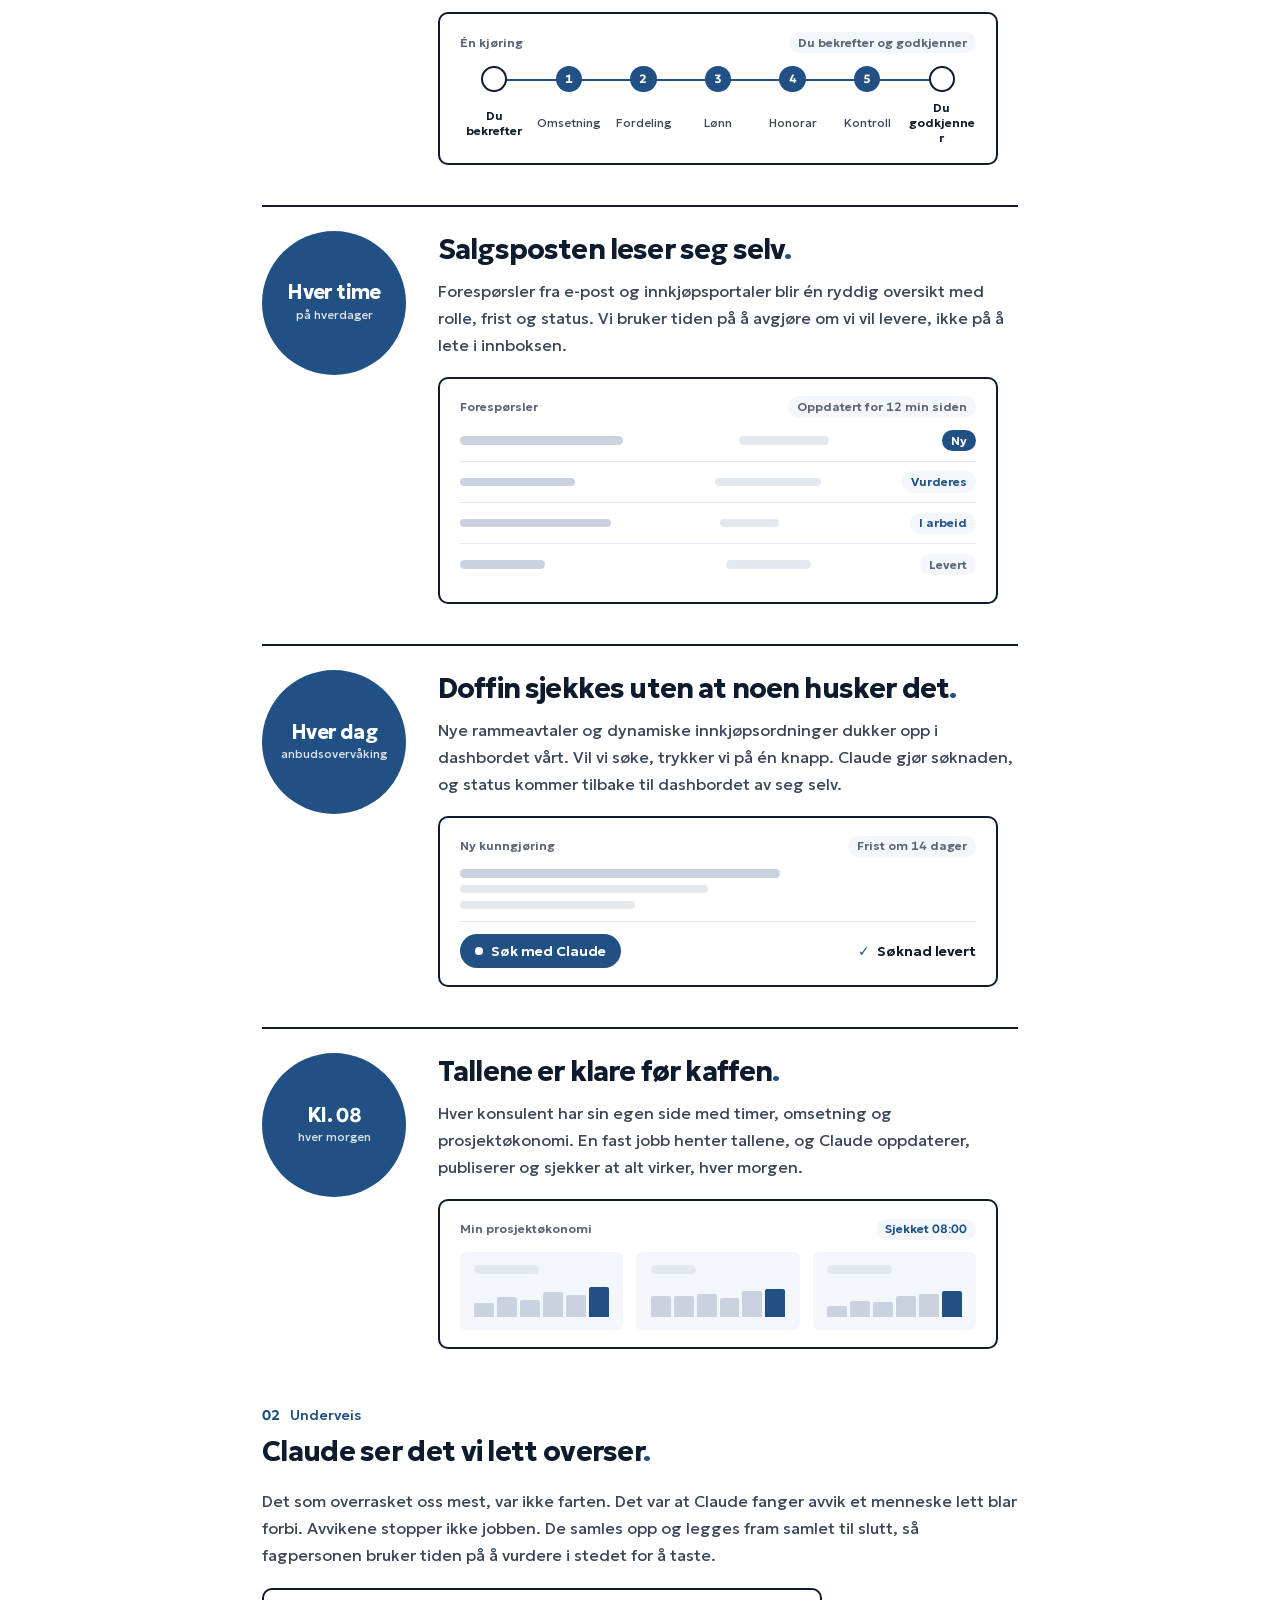
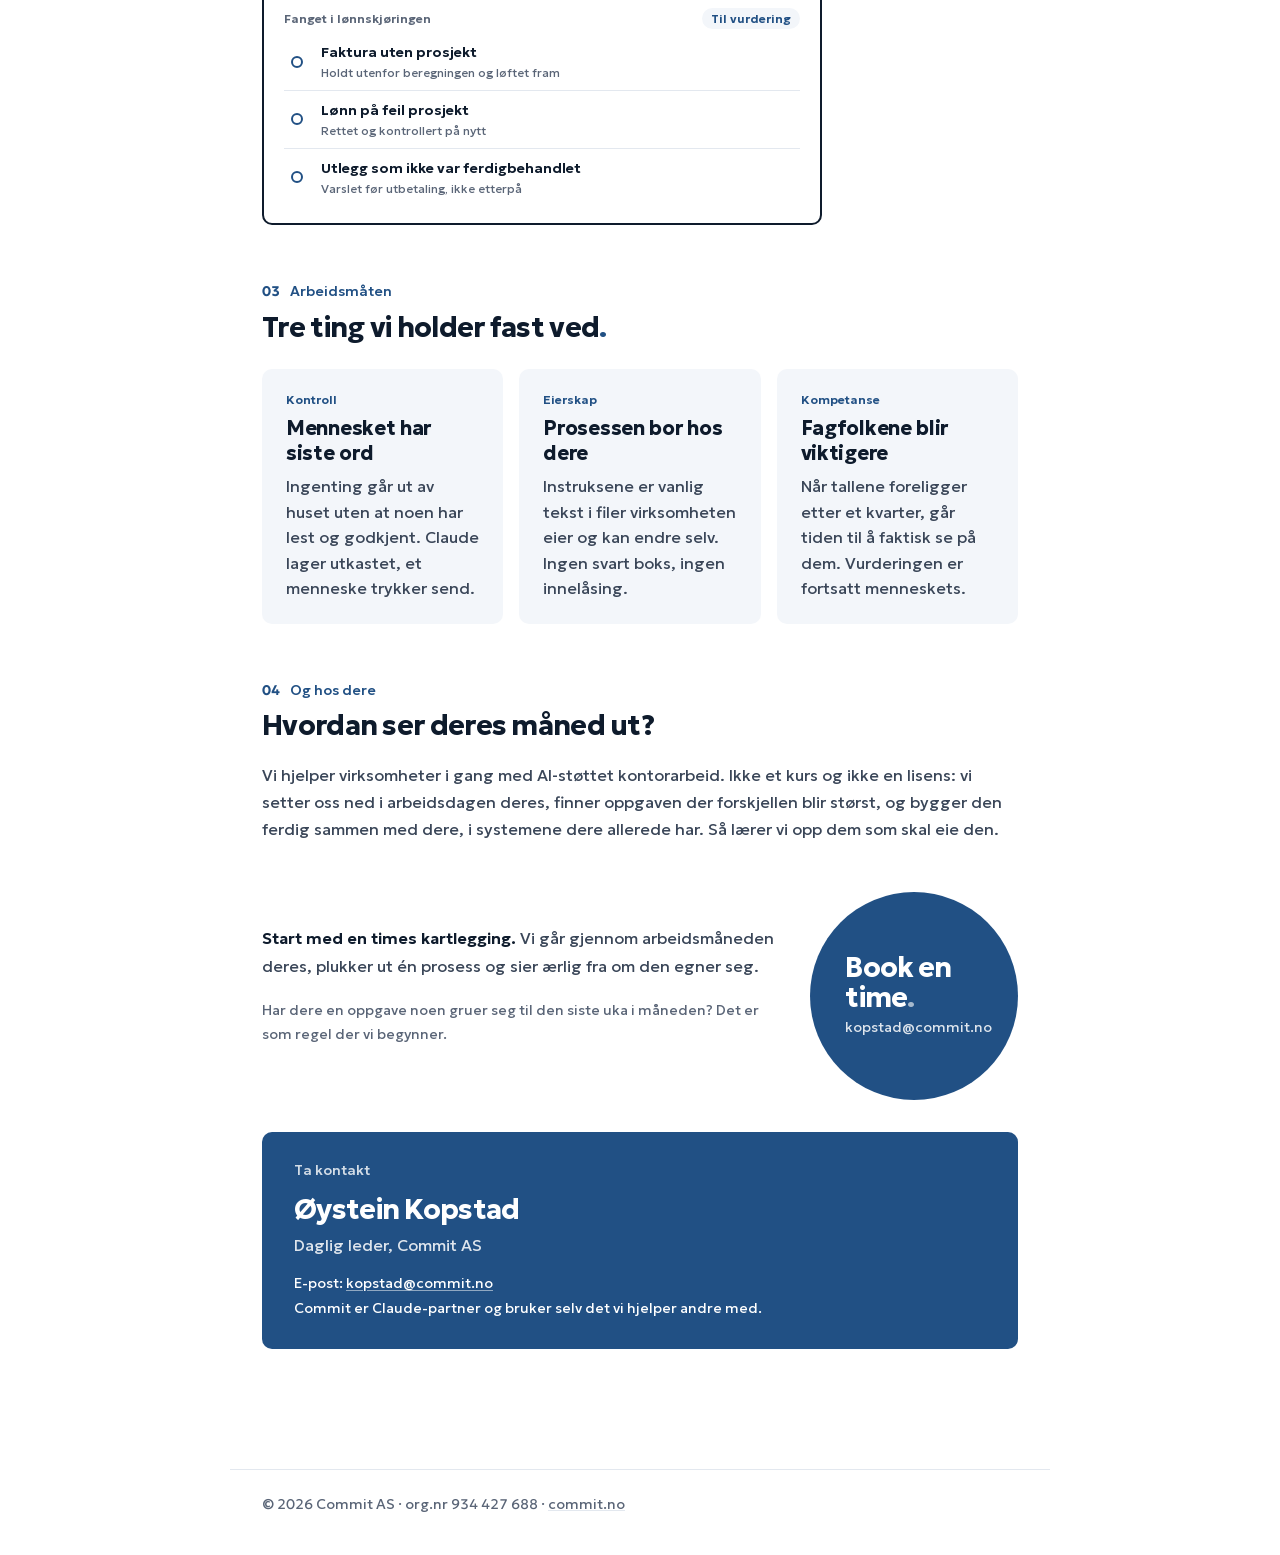
==== commit ad1d19be: "Bytt tallraden med før-og-nå-blokk, og vis lønnskjøringen som stegkjede Co-Authored-By: Claude Fable" ====
--- a/kontorarbeid/index.html
+++ b/kontorarbeid/index.html
@@ -11,6 +11,16 @@
 <link rel="stylesheet" href="commit-style.css" />
 <link rel="stylesheet" href="glimt.css" />
 <style>
+  /* Før og nå, rett under hero */
+  .compare { display: grid; grid-template-columns: 1fr 1fr; gap: 2rem; margin: 1rem 0 3rem; }
+  .compare-col { border-top: 2px solid var(--ink); padding-top: 0.75rem; display: grid; gap: 0.35rem; }
+  .compare-label { font-size: var(--fs-sm); font-weight: 500; color: var(--ink-soft); }
+  .compare-value { font-size: var(--fs-xl); font-weight: 700; letter-spacing: -0.035em; line-height: 1.05; color: var(--ink-soft); }
+  .is-now .compare-value { color: var(--blue); }
+  .compare-sub { font-size: var(--fs-sm); color: var(--ink-soft); }
+  .compare .ba-track { margin-top: 0.6rem; }
+  .compare-point { grid-column: 1 / -1; font-size: var(--fs-md); line-height: 1.5; color: var(--ink-mid); margin: 0.25rem 0 0; max-width: 640px; }
+  @media (max-width: 680px) { .compare { grid-template-columns: 1fr; gap: 1.4rem; } }
   /* Månedsrytmen: markør til venstre, tekst og skjermglimt til høyre */
   .rhythm { display: grid; gap: 2.5rem; margin: 2rem 0 1rem; }
   .beat { display: grid; grid-template-columns: 9rem 1fr; gap: 2rem; align-items: start; border-top: 2px solid var(--ink); padding-top: 1.5rem; }
@@ -54,10 +64,20 @@
 
 <section class="content">
 
-  <div class="kpis">
-    <div class="kpi"><div class="kpi-value">4 til 5 t</div><div class="kpi-label">menneskearbeid per lønnskjøring, før</div></div>
-    <div class="kpi"><div class="kpi-value">15 min</div><div class="kpi-label">kvalitetskontroll per lønnskjøring, nå</div></div>
-    <div class="kpi"><div class="kpi-value">40 min</div><div class="kpi-label">maskintid som går av seg selv, mens vi gjør noe annet</div></div>
+  <div class="compare">
+    <div class="compare-col">
+      <div class="compare-label">Før</div>
+      <div class="compare-value">4 til 5 timer</div>
+      <div class="compare-sub">menneskearbeid per lønnskjøring</div>
+      <div class="ba-track"><div class="ba-fill" style="width:100%"></div></div>
+    </div>
+    <div class="compare-col is-now">
+      <div class="compare-label">Nå</div>
+      <div class="compare-value">Et kvarter</div>
+      <div class="compare-sub">kvalitetskontroll per lønnskjøring</div>
+      <div class="ba-track"><div class="ba-fill is-blue" style="width:6%"></div></div>
+    </div>
+    <p class="compare-point">Det er <strong>menneskets tid</strong> som krympet. Maskinen jobber fortsatt i rundt tre kvarter, men det går av seg selv mens vi gjør noe annet. Kvarteret vårt går til å se på tallene, ikke til å taste dem.</p>
   </div>
 
   <div class="section">
@@ -91,12 +111,16 @@
           <h3>Lønnskjøringen tar et kvarter<span class="dot">.</span></h3>
           <p>Fire til fem timer menneskearbeid ble 15 minutter kvalitetskontroll. Claude henter omsetning fra økonomisystemet, beregner, fører i regnearket og avstemmer. Vi bekrefter forutsetningene før start og godkjenner før noe sendes til lønnsbyrået.</p>
           <div class="glimt">
-            <div class="glimt-head"><span>Menneskelig tid per kjøring</span></div>
-            <div class="beforeafter">
-              <div class="ba-row"><span class="ba-label">Før</span><div class="ba-track"><div class="ba-fill" style="width:100%"></div></div><span class="ba-value">4 til 5 timer</span></div>
-              <div class="ba-row"><span class="ba-label">Nå</span><div class="ba-track"><div class="ba-fill is-blue" style="width:6%"></div></div><span class="ba-value is-blue">15 min</span></div>
-            </div>
-            <div class="ba-note">Pluss rundt 40 minutter maskintid som går av seg selv.</div>
+            <div class="glimt-head"><span>Én kjøring</span><span class="pill is-soft">Du bekrefter og godkjenner</span></div>
+            <div class="steps">
+              <div class="step is-human"><i></i><span>Du bekrefter</span></div>
+              <div class="step"><i>1</i><span>Omsetning</span></div>
+              <div class="step"><i>2</i><span>Fordeling</span></div>
+              <div class="step"><i>3</i><span>Lønn</span></div>
+              <div class="step"><i>4</i><span>Honorar</span></div>
+              <div class="step"><i>5</i><span>Kontroll</span></div>
+              <div class="step is-human"><i></i><span>Du godkjenner</span></div>
+            </div>
           </div>
         </div>
       </div>
--- a/kontorarbeid/glimt.css
+++ b/kontorarbeid/glimt.css
@@ -113,3 +113,22 @@
 .finding:first-child { border-top: 0; padding-top: 0; }
 .finding::before { content: ""; width: 0.75rem; height: 0.75rem; border-radius: 50%; border: 2px solid var(--blue); justify-self: center; }
 .finding small { display: block; font-weight: 400; color: var(--ink-soft); font-size: var(--fs-xs); margin-top: 0.1rem; }
+
+/* Stegkjede: mennesket i endene, Claude imellom */
+.steps { display: grid; grid-template-columns: repeat(7, minmax(0, 1fr)); gap: 0.4rem; position: relative; }
+.steps::before { content: ""; position: absolute; left: 7%; right: 7%; top: 0.8rem; height: 2px; background: var(--blue); }
+.step { display: grid; justify-items: center; min-width: 0; gap: 0.5rem; text-align: center; position: relative; }
+.step i {
+  width: 1.65rem; height: 1.65rem; border-radius: 50%;
+  background: var(--blue); color: var(--white);
+  display: grid; place-items: center;
+  font-style: normal; font-weight: 700; font-size: var(--fs-xs);
+}
+.step.is-human i { background: var(--white); border: 2px solid var(--ink); }
+.step span { font-size: var(--fs-xs); line-height: 1.25; color: var(--ink-mid); overflow-wrap: anywhere; }
+.step.is-human span { font-weight: 600; color: var(--ink); }
+@media (max-width: 680px) {
+  .steps { grid-template-columns: 1fr; gap: 0.6rem; }
+  .steps::before { left: calc(0.825rem - 1px); right: auto; top: 0.8rem; bottom: 0.8rem; width: 2px; height: auto; }
+  .step { grid-template-columns: 1.65rem 1fr; justify-items: start; text-align: left; gap: 0.7rem; align-items: center; }
+}
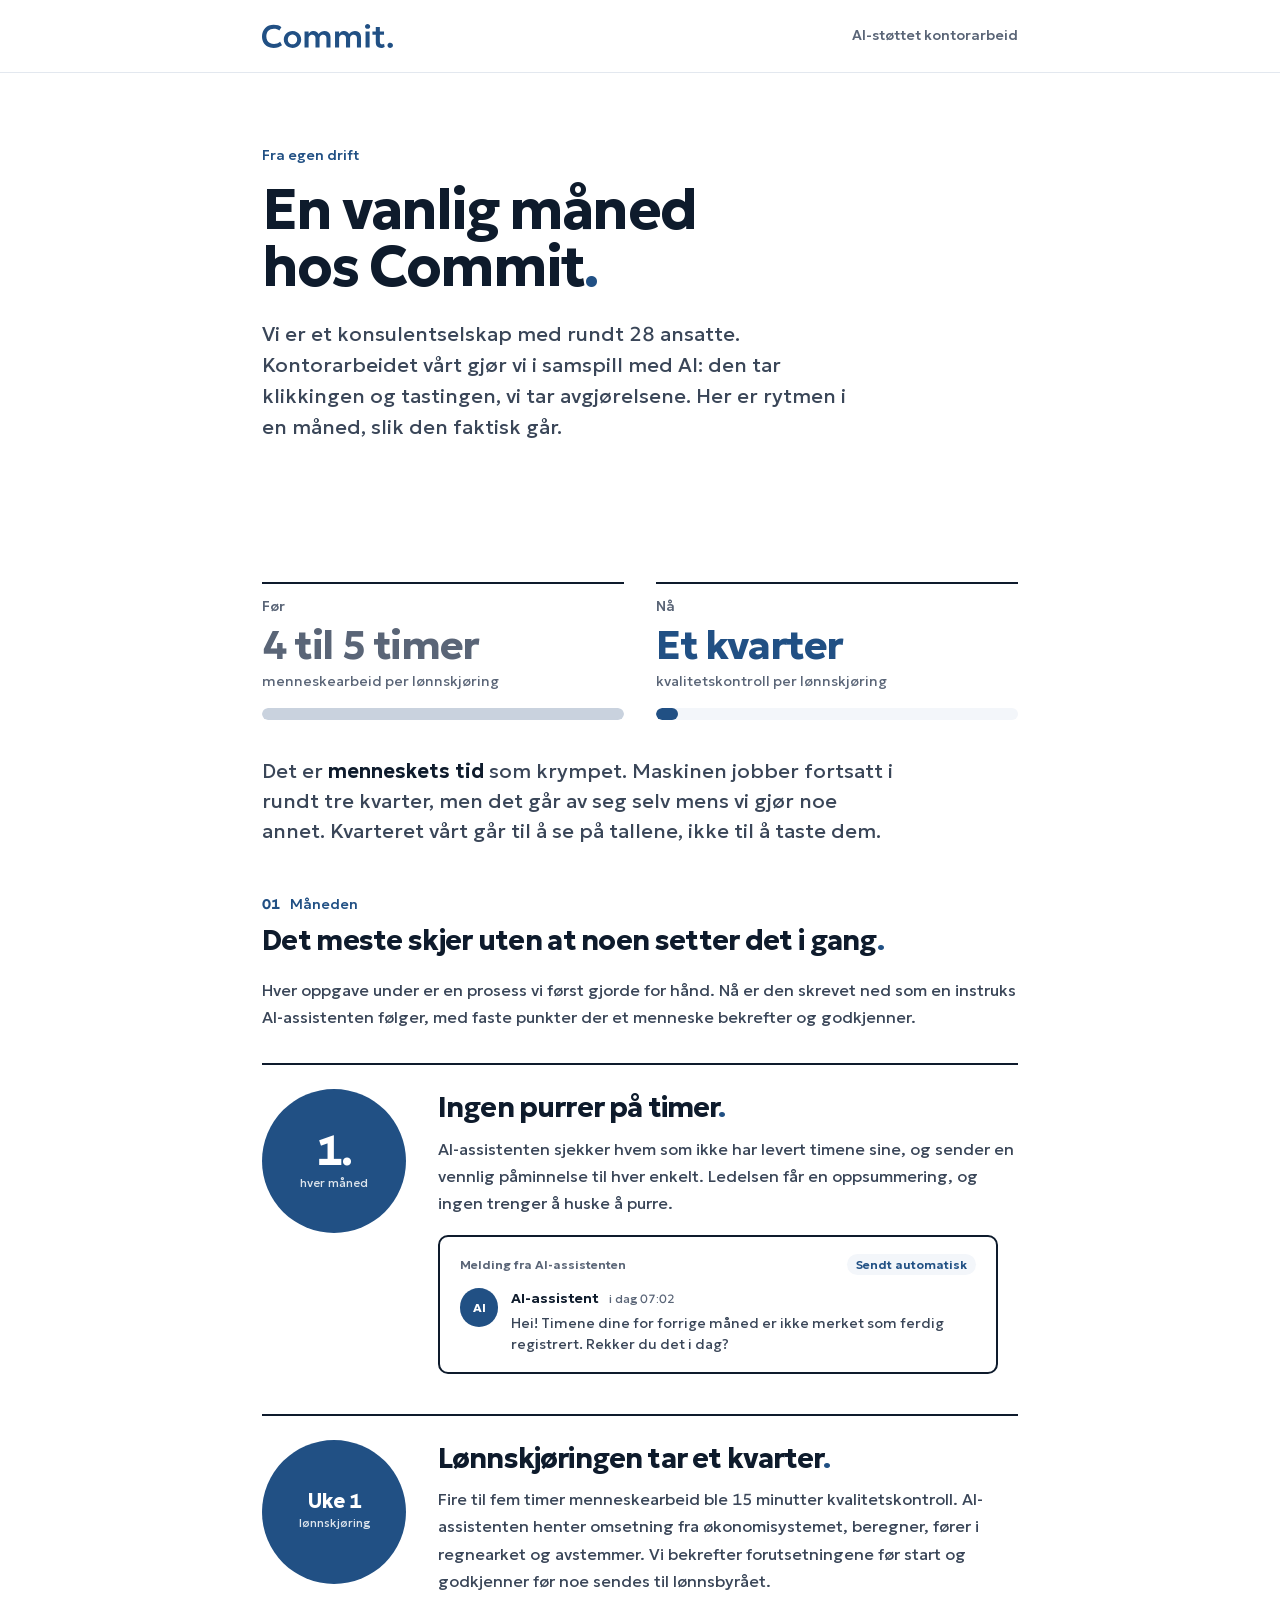
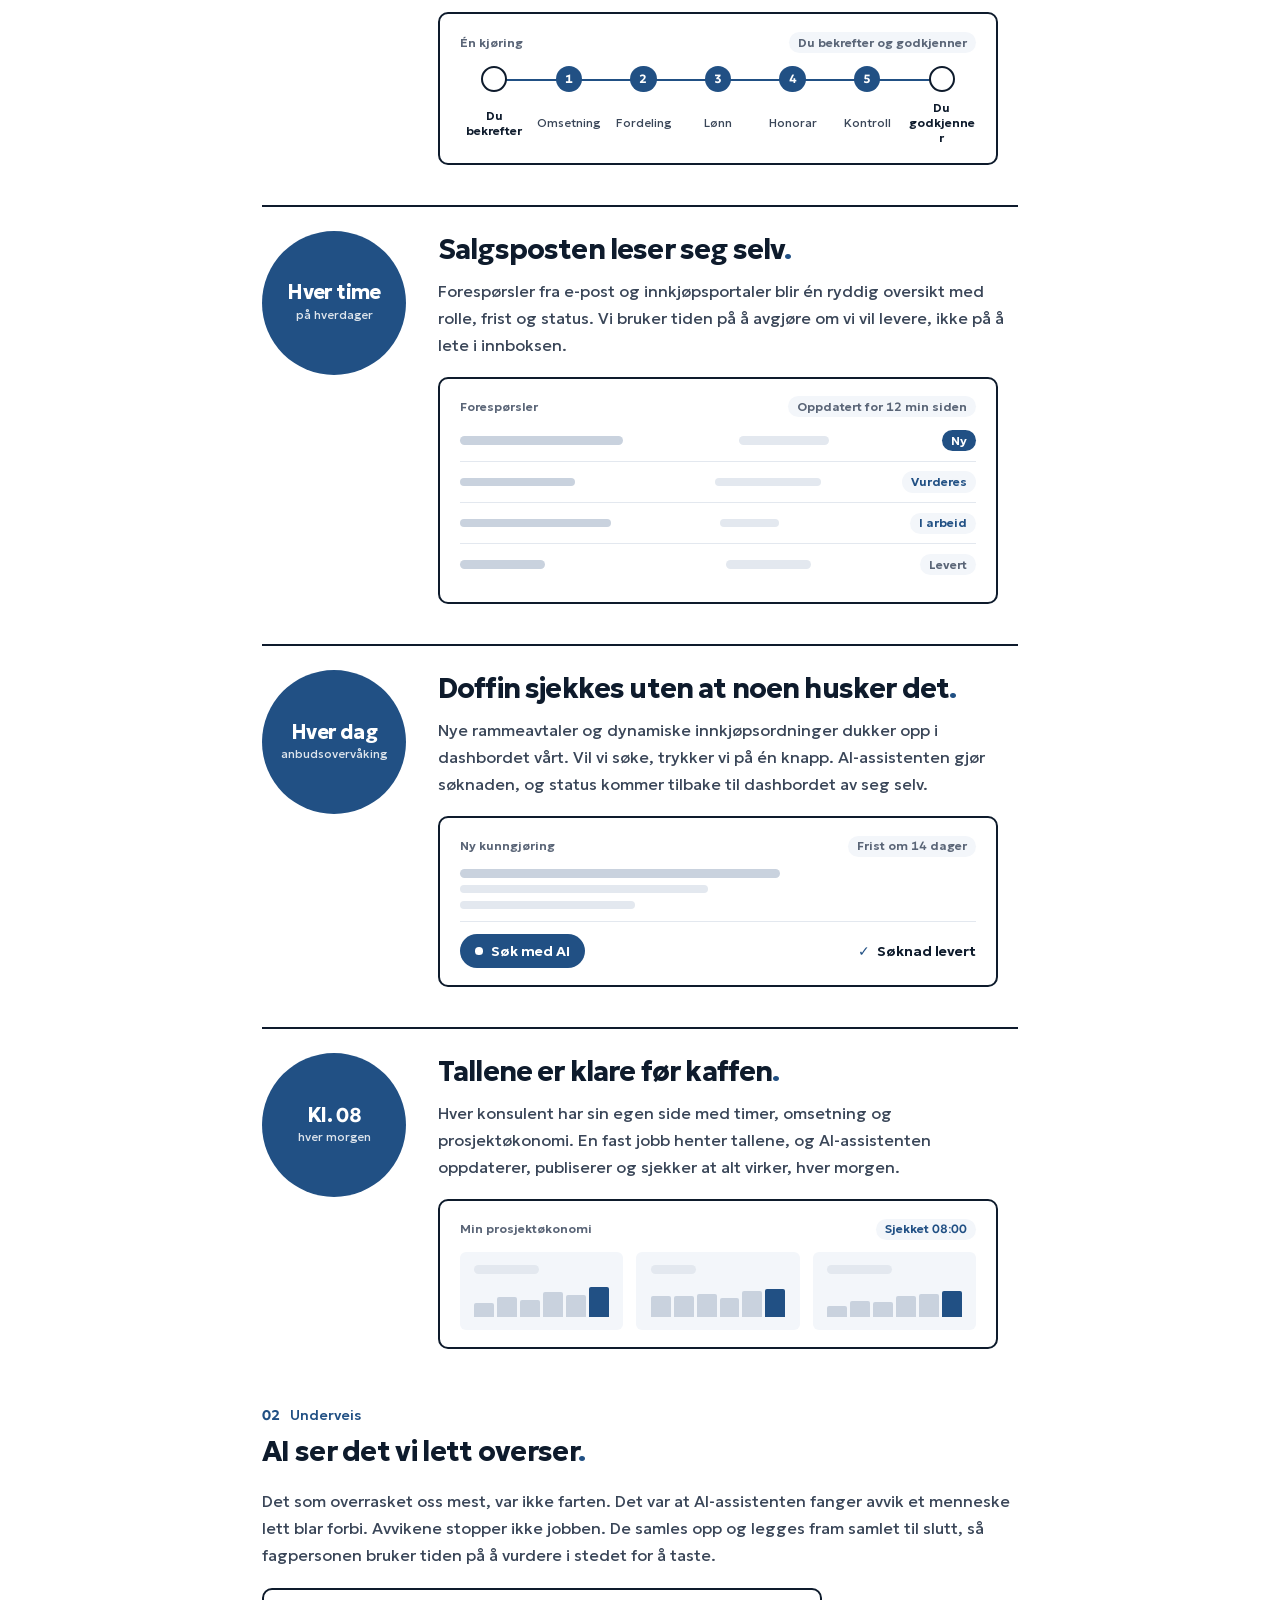
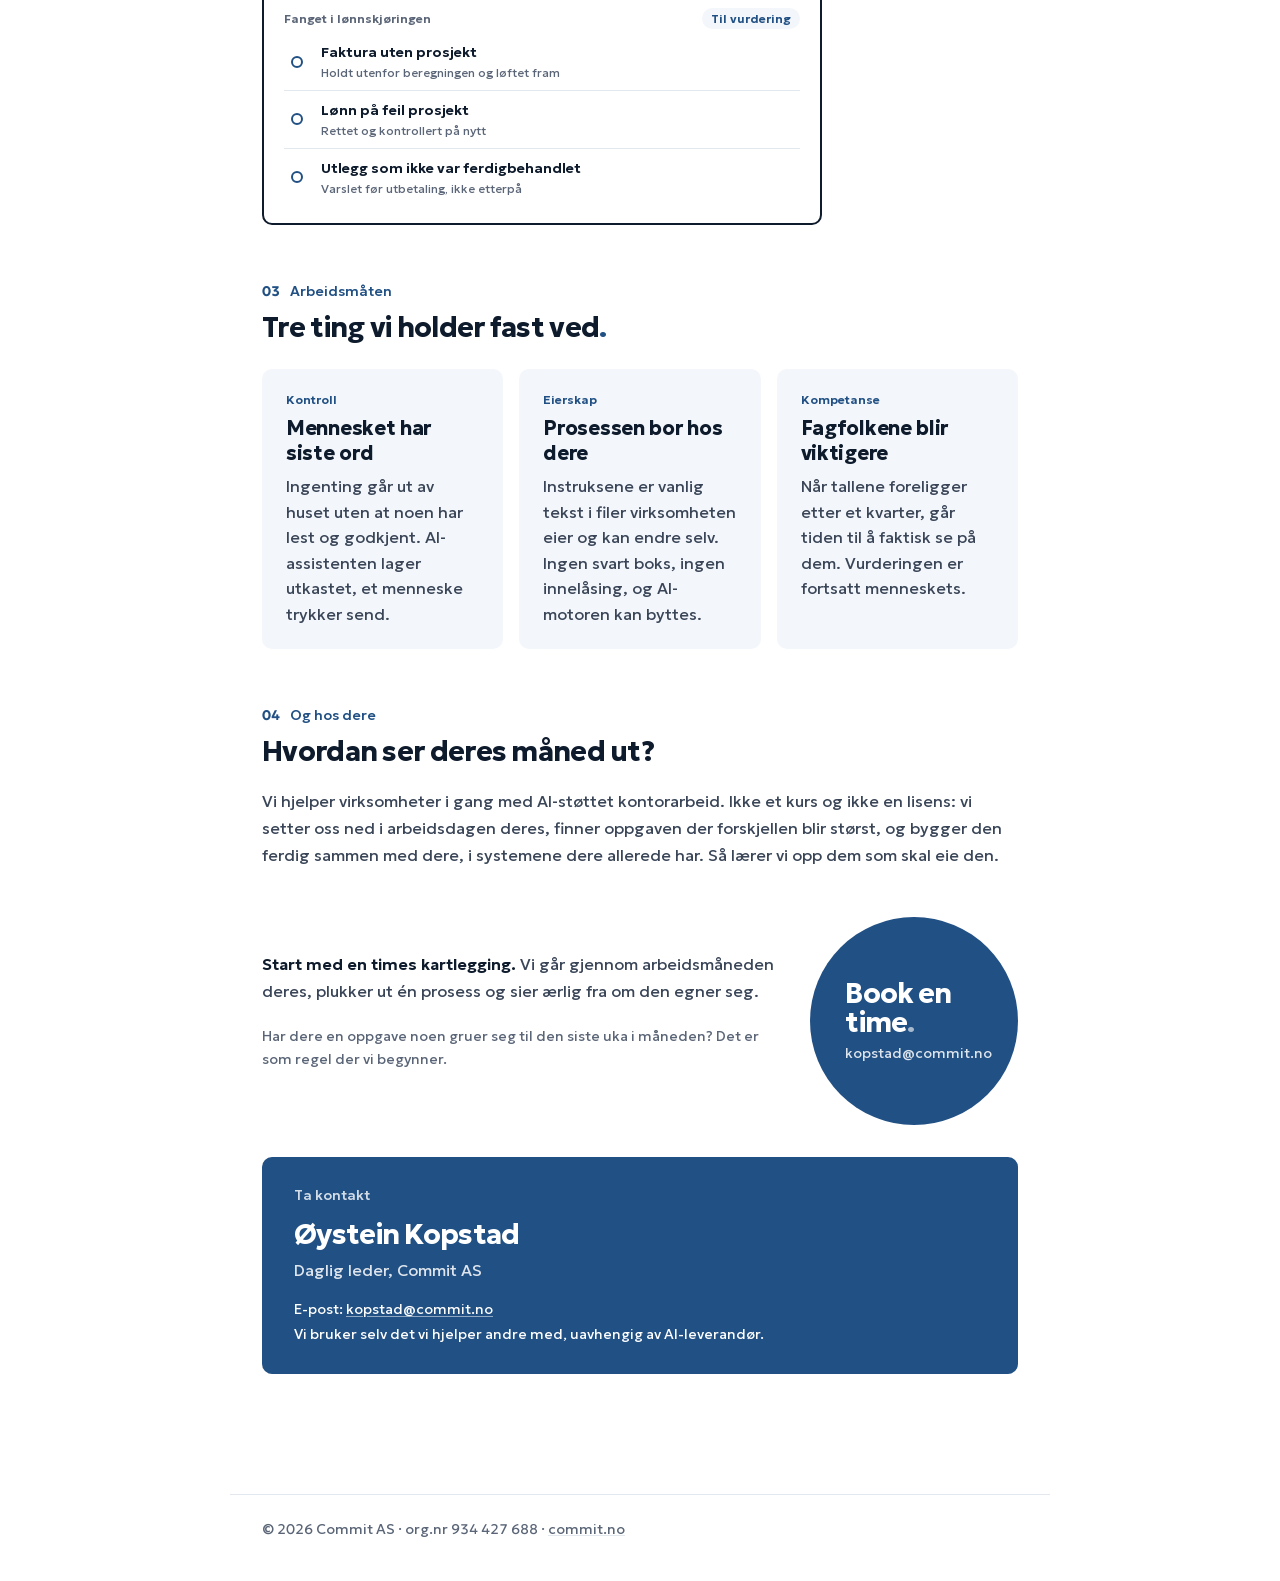
==== commit df80b194: "Si AI i stedet for Claude, og legg til underside med karusellen til gjennomsyn Co-Authored-By: Claud" ====
--- a/kontorarbeid/index.html
+++ b/kontorarbeid/index.html
@@ -4,9 +4,9 @@
 <meta charset="utf-8" />
 <meta name="viewport" content="width=device-width, initial-scale=1" />
 <title>En vanlig måned hos Commit</title>
-<meta name="description" content="Slik ser kontorarbeidet ut hos Commit når Claude gjør klikkingen og vi tar avgjørelsene. Og slik hjelper vi andre virksomheter i gang." />
+<meta name="description" content="Slik ser kontorarbeidet ut hos Commit når AI gjør klikkingen og vi tar avgjørelsene. Og slik hjelper vi andre virksomheter i gang." />
 <meta property="og:title" content="En vanlig måned hos Commit" />
-<meta property="og:description" content="Kontorarbeid i samspill med Claude: timeføring, lønn, salg, anbud og prosjektøkonomi. Og en invitasjon." />
+<meta property="og:description" content="Kontorarbeid i samspill med AI: timeføring, lønn, salg, anbud og prosjektøkonomi. Og en invitasjon." />
 <meta property="og:image" content="https://kopnoob.github.io/commit-ai-radgivning/kontorarbeid/karusell/kort-01.png" />
 <link rel="stylesheet" href="commit-style.css" />
 <link rel="stylesheet" href="glimt.css" />
@@ -57,7 +57,7 @@
   <div class="eyebrow">Fra egen drift</div>
   <h1>En vanlig måned hos Commit<span class="dot">.</span></h1>
   <p class="hero-ingress">
-    Vi er et konsulentselskap med rundt 28 ansatte. Kontorarbeidet vårt gjør vi i samspill med Claude:
+    Vi er et konsulentselskap med rundt 28 ansatte. Kontorarbeidet vårt gjør vi i samspill med AI:
     den tar klikkingen og tastingen, vi tar avgjørelsene. Her er rytmen i en måned, slik den faktisk går.
   </p>
 </section>
@@ -83,7 +83,7 @@
   <div class="section">
     <div class="section-kicker"><span class="section-num">01</span> Måneden</div>
     <h2 class="section-title">Det meste skjer uten at noen setter det i gang<span class="dot">.</span></h2>
-    <p>Hver oppgave under er en prosess vi først gjorde for hånd. Nå er den skrevet ned som en instruks Claude følger, med faste punkter der et menneske bekrefter og godkjenner.</p>
+    <p>Hver oppgave under er en prosess vi først gjorde for hånd. Nå er den skrevet ned som en instruks AI-assistenten følger, med faste punkter der et menneske bekrefter og godkjenner.</p>
 
     <div class="rhythm">
 
@@ -91,13 +91,13 @@
         <div class="bigdot"><div class="bigdot-value">1.</div><div class="bigdot-sub">hver måned</div></div>
         <div>
           <h3>Ingen purrer på timer<span class="dot">.</span></h3>
-          <p>Claude sjekker hvem som ikke har levert timene sine, og sender en vennlig påminnelse til hver enkelt. Ledelsen får en oppsummering, og ingen trenger å huske å purre.</p>
-          <div class="glimt">
-            <div class="glimt-head"><span>Melding fra Claude</span><span class="pill">Sendt automatisk</span></div>
+          <p>AI-assistenten sjekker hvem som ikke har levert timene sine, og sender en vennlig påminnelse til hver enkelt. Ledelsen får en oppsummering, og ingen trenger å huske å purre.</p>
+          <div class="glimt">
+            <div class="glimt-head"><span>Melding fra AI-assistenten</span><span class="pill">Sendt automatisk</span></div>
             <div class="msg">
-              <div class="msg-avatar">C</div>
+              <div class="msg-avatar">AI</div>
               <div>
-                <div class="msg-meta"><strong>Claude</strong><span>i dag 07:02</span></div>
+                <div class="msg-meta"><strong>AI-assistent</strong><span>i dag 07:02</span></div>
                 <div class="msg-text">Hei! Timene dine for forrige måned er ikke merket som ferdig registrert. Rekker du det i dag?</div>
               </div>
             </div>
@@ -109,7 +109,7 @@
         <div class="bigdot"><div class="bigdot-title">Uke 1</div><div class="bigdot-sub">lønnskjøring</div></div>
         <div>
           <h3>Lønnskjøringen tar et kvarter<span class="dot">.</span></h3>
-          <p>Fire til fem timer menneskearbeid ble 15 minutter kvalitetskontroll. Claude henter omsetning fra økonomisystemet, beregner, fører i regnearket og avstemmer. Vi bekrefter forutsetningene før start og godkjenner før noe sendes til lønnsbyrået.</p>
+          <p>Fire til fem timer menneskearbeid ble 15 minutter kvalitetskontroll. AI-assistenten henter omsetning fra økonomisystemet, beregner, fører i regnearket og avstemmer. Vi bekrefter forutsetningene før start og godkjenner før noe sendes til lønnsbyrået.</p>
           <div class="glimt">
             <div class="glimt-head"><span>Én kjøring</span><span class="pill is-soft">Du bekrefter og godkjenner</span></div>
             <div class="steps">
@@ -146,12 +146,12 @@
         <div class="bigdot"><div class="bigdot-title">Hver dag</div><div class="bigdot-sub">anbudsovervåking</div></div>
         <div>
           <h3>Doffin sjekkes uten at noen husker det<span class="dot">.</span></h3>
-          <p>Nye rammeavtaler og dynamiske innkjøpsordninger dukker opp i dashbordet vårt. Vil vi søke, trykker vi på én knapp. Claude gjør søknaden, og status kommer tilbake til dashbordet av seg selv.</p>
+          <p>Nye rammeavtaler og dynamiske innkjøpsordninger dukker opp i dashbordet vårt. Vil vi søke, trykker vi på én knapp. AI-assistenten gjør søknaden, og status kommer tilbake til dashbordet av seg selv.</p>
           <div class="glimt">
             <div class="glimt-head"><span>Ny kunngjøring</span><span class="pill is-soft">Frist om 14 dager</span></div>
             <div class="tender">
               <div class="tender-top"><span class="bar w4 is-dark"></span><span class="bar w3"></span><span class="bar w2"></span></div>
-              <div class="tender-foot"><span class="btn">Søk med Claude</span><span class="status-ok">Søknad levert</span></div>
+              <div class="tender-foot"><span class="btn">Søk med AI</span><span class="status-ok">Søknad levert</span></div>
             </div>
           </div>
         </div>
@@ -161,7 +161,7 @@
         <div class="bigdot"><div class="bigdot-title">Kl. 08</div><div class="bigdot-sub">hver morgen</div></div>
         <div>
           <h3>Tallene er klare før kaffen<span class="dot">.</span></h3>
-          <p>Hver konsulent har sin egen side med timer, omsetning og prosjektøkonomi. En fast jobb henter tallene, og Claude oppdaterer, publiserer og sjekker at alt virker, hver morgen.</p>
+          <p>Hver konsulent har sin egen side med timer, omsetning og prosjektøkonomi. En fast jobb henter tallene, og AI-assistenten oppdaterer, publiserer og sjekker at alt virker, hver morgen.</p>
           <div class="glimt">
             <div class="glimt-head"><span>Min prosjektøkonomi</span><span class="pill">Sjekket 08:00</span></div>
             <div class="tiles">
@@ -178,8 +178,8 @@
 
   <div class="section">
     <div class="section-kicker"><span class="section-num">02</span> Underveis</div>
-    <h2 class="section-title">Claude ser det vi lett overser<span class="dot">.</span></h2>
-    <p>Det som overrasket oss mest, var ikke farten. Det var at Claude fanger avvik et menneske lett blar forbi. Avvikene stopper ikke jobben. De samles opp og legges fram samlet til slutt, så fagpersonen bruker tiden på å vurdere i stedet for å taste.</p>
+    <h2 class="section-title">AI ser det vi lett overser<span class="dot">.</span></h2>
+    <p>Det som overrasket oss mest, var ikke farten. Det var at AI-assistenten fanger avvik et menneske lett blar forbi. Avvikene stopper ikke jobben. De samles opp og legges fram samlet til slutt, så fagpersonen bruker tiden på å vurdere i stedet for å taste.</p>
     <div class="glimt" style="max-width:560px">
       <div class="glimt-head"><span>Fanget i lønnskjøringen</span><span class="pill">Til vurdering</span></div>
       <div class="findings">
@@ -197,12 +197,12 @@
       <div class="card">
         <div class="card-label">Kontroll</div>
         <div class="card-title">Mennesket har siste ord</div>
-        <div class="card-body">Ingenting går ut av huset uten at noen har lest og godkjent. Claude lager utkastet, et menneske trykker send.</div>
+        <div class="card-body">Ingenting går ut av huset uten at noen har lest og godkjent. AI-assistenten lager utkastet, et menneske trykker send.</div>
       </div>
       <div class="card">
         <div class="card-label">Eierskap</div>
         <div class="card-title">Prosessen bor hos dere</div>
-        <div class="card-body">Instruksene er vanlig tekst i filer virksomheten eier og kan endre selv. Ingen svart boks, ingen innelåsing.</div>
+        <div class="card-body">Instruksene er vanlig tekst i filer virksomheten eier og kan endre selv. Ingen svart boks, ingen innelåsing, og AI-motoren kan byttes.</div>
       </div>
       <div class="card">
         <div class="card-label">Kompetanse</div>
@@ -232,7 +232,7 @@
       <div class="contact-name">Øystein Kopstad</div>
       <div class="contact-role">Daglig leder, Commit AS</div>
       <div class="contact-detail">E-post: <a href="mailto:kopstad@commit.no">kopstad@commit.no</a></div>
-      <div class="contact-detail">Commit er Claude-partner og bruker selv det vi hjelper andre med.</div>
+      <div class="contact-detail">Vi bruker selv det vi hjelper andre med, uavhengig av AI-leverandør.</div>
     </div>
   </div>
 
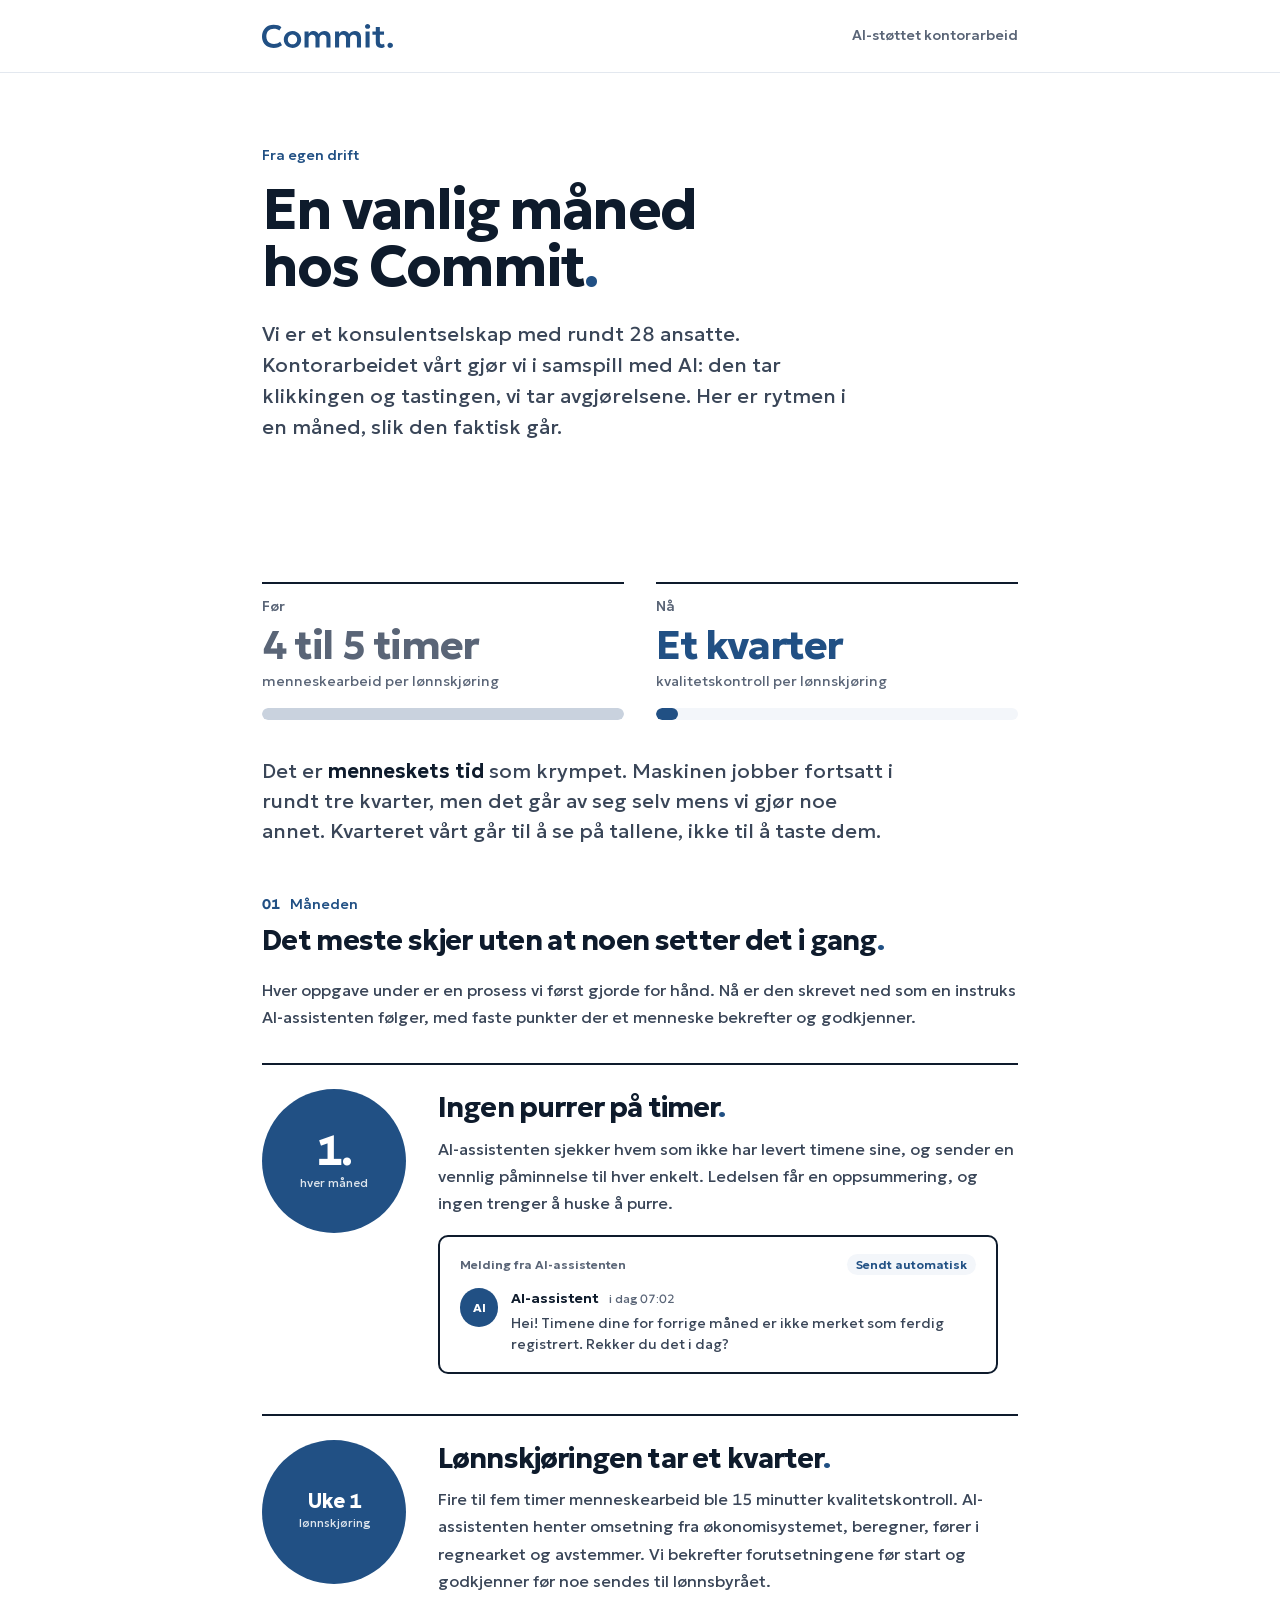
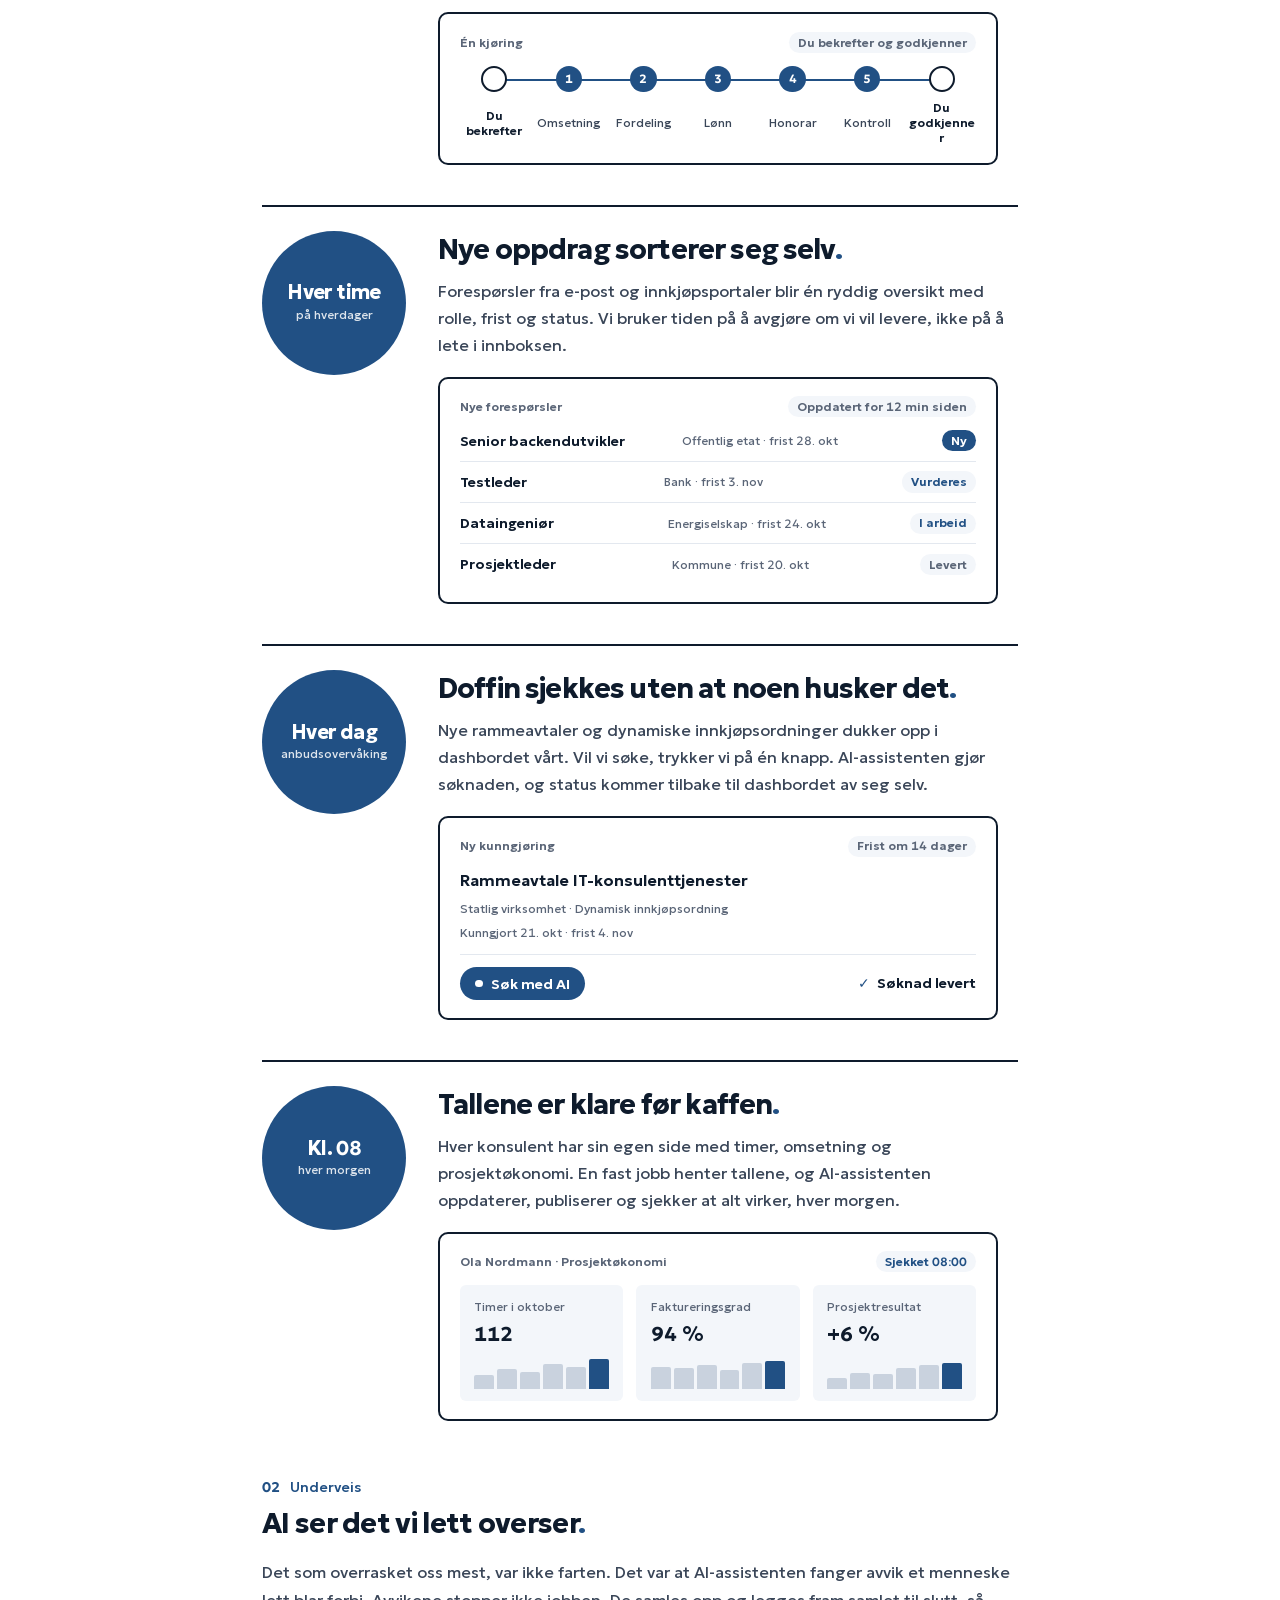
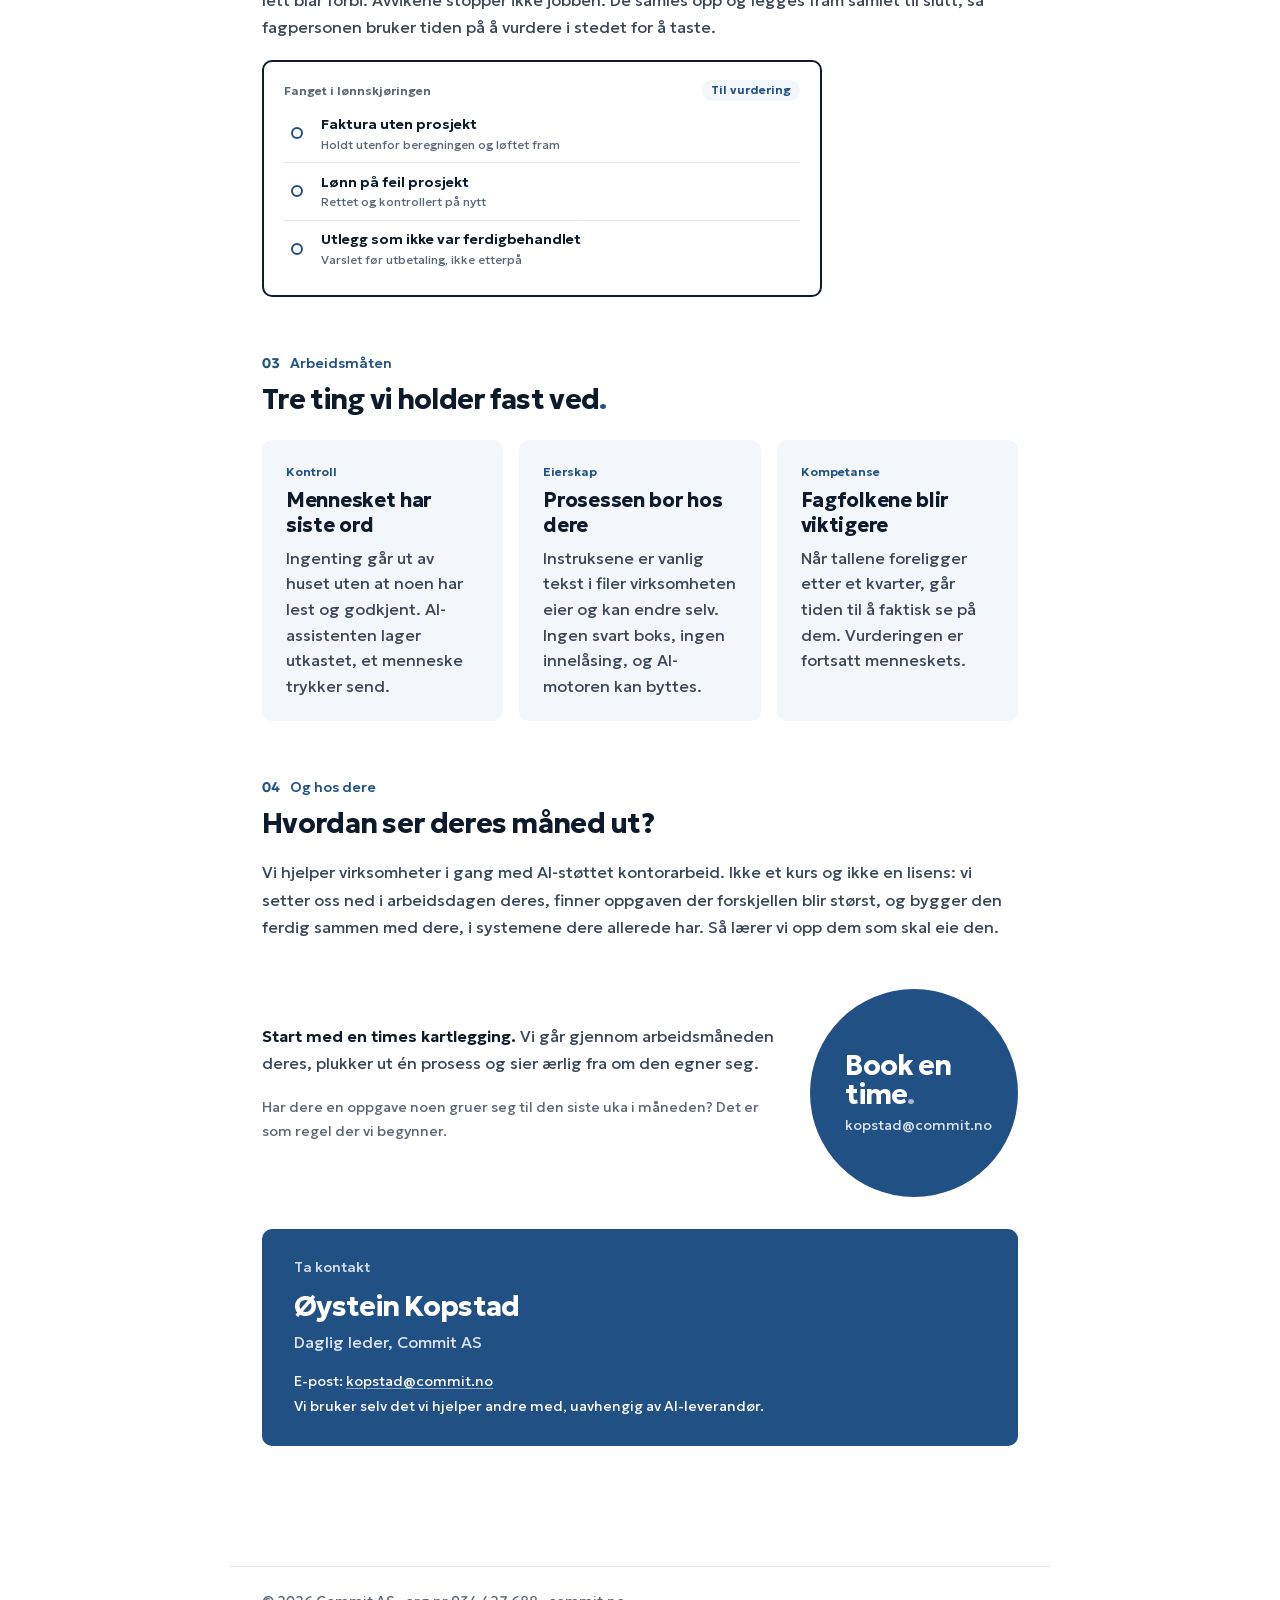
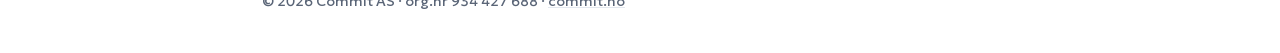
==== commit fc776b75: "Eksempeldata i skjermglimtene og ny overskrift for forespørsler Co-Authored-By: Claude Fable 5.1 <no" ====
--- a/kontorarbeid/index.html
+++ b/kontorarbeid/index.html
@@ -128,15 +128,15 @@
       <div class="beat">
         <div class="bigdot"><div class="bigdot-title">Hver time</div><div class="bigdot-sub">på hverdager</div></div>
         <div>
-          <h3>Salgsposten leser seg selv<span class="dot">.</span></h3>
+          <h3>Nye oppdrag sorterer seg selv<span class="dot">.</span></h3>
           <p>Forespørsler fra e-post og innkjøpsportaler blir én ryddig oversikt med rolle, frist og status. Vi bruker tiden på å avgjøre om vi vil levere, ikke på å lete i innboksen.</p>
           <div class="glimt">
-            <div class="glimt-head"><span>Forespørsler</span><span class="pill is-soft">Oppdatert for 12 min siden</span></div>
+            <div class="glimt-head"><span>Nye forespørsler</span><span class="pill is-soft">Oppdatert for 12 min siden</span></div>
             <div class="rows">
-              <div class="row"><span class="bar w4 is-dark"></span><span class="bar w3"></span><span class="pill is-blue">Ny</span></div>
-              <div class="row"><span class="bar w3 is-dark"></span><span class="bar w4"></span><span class="pill">Vurderes</span></div>
-              <div class="row"><span class="bar w4 is-dark"></span><span class="bar w2"></span><span class="pill">I arbeid</span></div>
-              <div class="row"><span class="bar w2 is-dark"></span><span class="bar w3"></span><span class="pill is-soft">Levert</span></div>
+              <div class="row"><span class="row-main">Senior backendutvikler</span><span class="row-meta">Offentlig etat · frist 28. okt</span><span class="pill is-blue">Ny</span></div>
+              <div class="row"><span class="row-main">Testleder</span><span class="row-meta">Bank · frist 3. nov</span><span class="pill">Vurderes</span></div>
+              <div class="row"><span class="row-main">Dataingeniør</span><span class="row-meta">Energiselskap · frist 24. okt</span><span class="pill">I arbeid</span></div>
+              <div class="row"><span class="row-main">Prosjektleder</span><span class="row-meta">Kommune · frist 20. okt</span><span class="pill is-soft">Levert</span></div>
             </div>
           </div>
         </div>
@@ -150,7 +150,7 @@
           <div class="glimt">
             <div class="glimt-head"><span>Ny kunngjøring</span><span class="pill is-soft">Frist om 14 dager</span></div>
             <div class="tender">
-              <div class="tender-top"><span class="bar w4 is-dark"></span><span class="bar w3"></span><span class="bar w2"></span></div>
+              <div class="tender-top"><span class="tender-title">Rammeavtale IT-konsulenttjenester</span><span class="tender-meta">Statlig virksomhet · Dynamisk innkjøpsordning</span><span class="tender-meta">Kunngjort 21. okt · frist 4. nov</span></div>
               <div class="tender-foot"><span class="btn">Søk med AI</span><span class="status-ok">Søknad levert</span></div>
             </div>
           </div>
@@ -163,11 +163,11 @@
           <h3>Tallene er klare før kaffen<span class="dot">.</span></h3>
           <p>Hver konsulent har sin egen side med timer, omsetning og prosjektøkonomi. En fast jobb henter tallene, og AI-assistenten oppdaterer, publiserer og sjekker at alt virker, hver morgen.</p>
           <div class="glimt">
-            <div class="glimt-head"><span>Min prosjektøkonomi</span><span class="pill">Sjekket 08:00</span></div>
+            <div class="glimt-head"><span>Ola Nordmann · Prosjektøkonomi</span><span class="pill">Sjekket 08:00</span></div>
             <div class="tiles">
-              <div class="tile"><span class="bar w3"></span><div class="spark"><i style="height:40%"></i><i style="height:55%"></i><i style="height:48%"></i><i style="height:70%"></i><i style="height:62%"></i><i class="is-blue" style="height:85%"></i></div></div>
-              <div class="tile"><span class="bar w2"></span><div class="spark"><i style="height:60%"></i><i style="height:58%"></i><i style="height:66%"></i><i style="height:52%"></i><i style="height:74%"></i><i class="is-blue" style="height:78%"></i></div></div>
-              <div class="tile"><span class="bar w3"></span><div class="spark"><i style="height:30%"></i><i style="height:45%"></i><i style="height:42%"></i><i style="height:58%"></i><i style="height:66%"></i><i class="is-blue" style="height:72%"></i></div></div>
+              <div class="tile"><span class="tile-label">Timer i oktober</span><span class="tile-value">112</span><div class="spark"><i style="height:40%"></i><i style="height:55%"></i><i style="height:48%"></i><i style="height:70%"></i><i style="height:62%"></i><i class="is-blue" style="height:85%"></i></div></div>
+              <div class="tile"><span class="tile-label">Faktureringsgrad</span><span class="tile-value">94 %</span><div class="spark"><i style="height:60%"></i><i style="height:58%"></i><i style="height:66%"></i><i style="height:52%"></i><i style="height:74%"></i><i class="is-blue" style="height:78%"></i></div></div>
+              <div class="tile"><span class="tile-label">Prosjektresultat</span><span class="tile-value">+6 %</span><div class="spark"><i style="height:30%"></i><i style="height:45%"></i><i style="height:42%"></i><i style="height:58%"></i><i style="height:66%"></i><i class="is-blue" style="height:72%"></i></div></div>
             </div>
           </div>
         </div>
--- a/kontorarbeid/glimt.css
+++ b/kontorarbeid/glimt.css
@@ -78,7 +78,7 @@
 /* Liste med rader og status */
 .rows { display: grid; }
 .row {
-  display: grid; grid-template-columns: 1.4fr 1fr auto; gap: 1rem; align-items: center;
+  display: grid; grid-template-columns: 1.1fr 1.3fr auto; gap: 1rem; align-items: center;
   padding: 0.6rem 0; border-top: 1px solid var(--line);
 }
 .row:first-child { border-top: 0; padding-top: 0; }
@@ -132,3 +132,20 @@
   .steps::before { left: calc(0.825rem - 1px); right: auto; top: 0.8rem; bottom: 0.8rem; width: 2px; height: auto; }
   .step { grid-template-columns: 1.65rem 1fr; justify-items: start; text-align: left; gap: 0.7rem; align-items: center; }
 }
+
+/* Tekst i radene og kortene (fiktive eksempeldata) */
+.row-main { font-weight: 600; color: var(--ink); }
+.row-meta { font-size: var(--fs-xs); color: var(--ink-soft); }
+.tender-title { font-weight: 600; color: var(--ink); font-size: var(--fs-base); }
+.tender-meta { font-size: var(--fs-xs); color: var(--ink-soft); }
+.tile-label { font-size: var(--fs-xs); color: var(--ink-soft); }
+.tile-value { font-size: var(--fs-md); font-weight: 700; color: var(--ink); line-height: 1.1; }
+@media (max-width: 680px) {
+  .row { grid-template-columns: 1fr auto; row-gap: 0.1rem; }
+  .row-main { grid-column: 1; grid-row: 1; }
+  .row-meta { grid-column: 1; grid-row: 2; }
+  .row .pill { grid-column: 2; grid-row: 1 / span 2; align-self: center; justify-self: end; }
+  .tiles { grid-template-columns: 1fr; gap: 0.5rem; }
+  .tile { grid-template-columns: 1fr auto; align-items: center; column-gap: 1rem; }
+  .tile .spark { grid-column: 1 / -1; height: 1.6rem; }
+}
